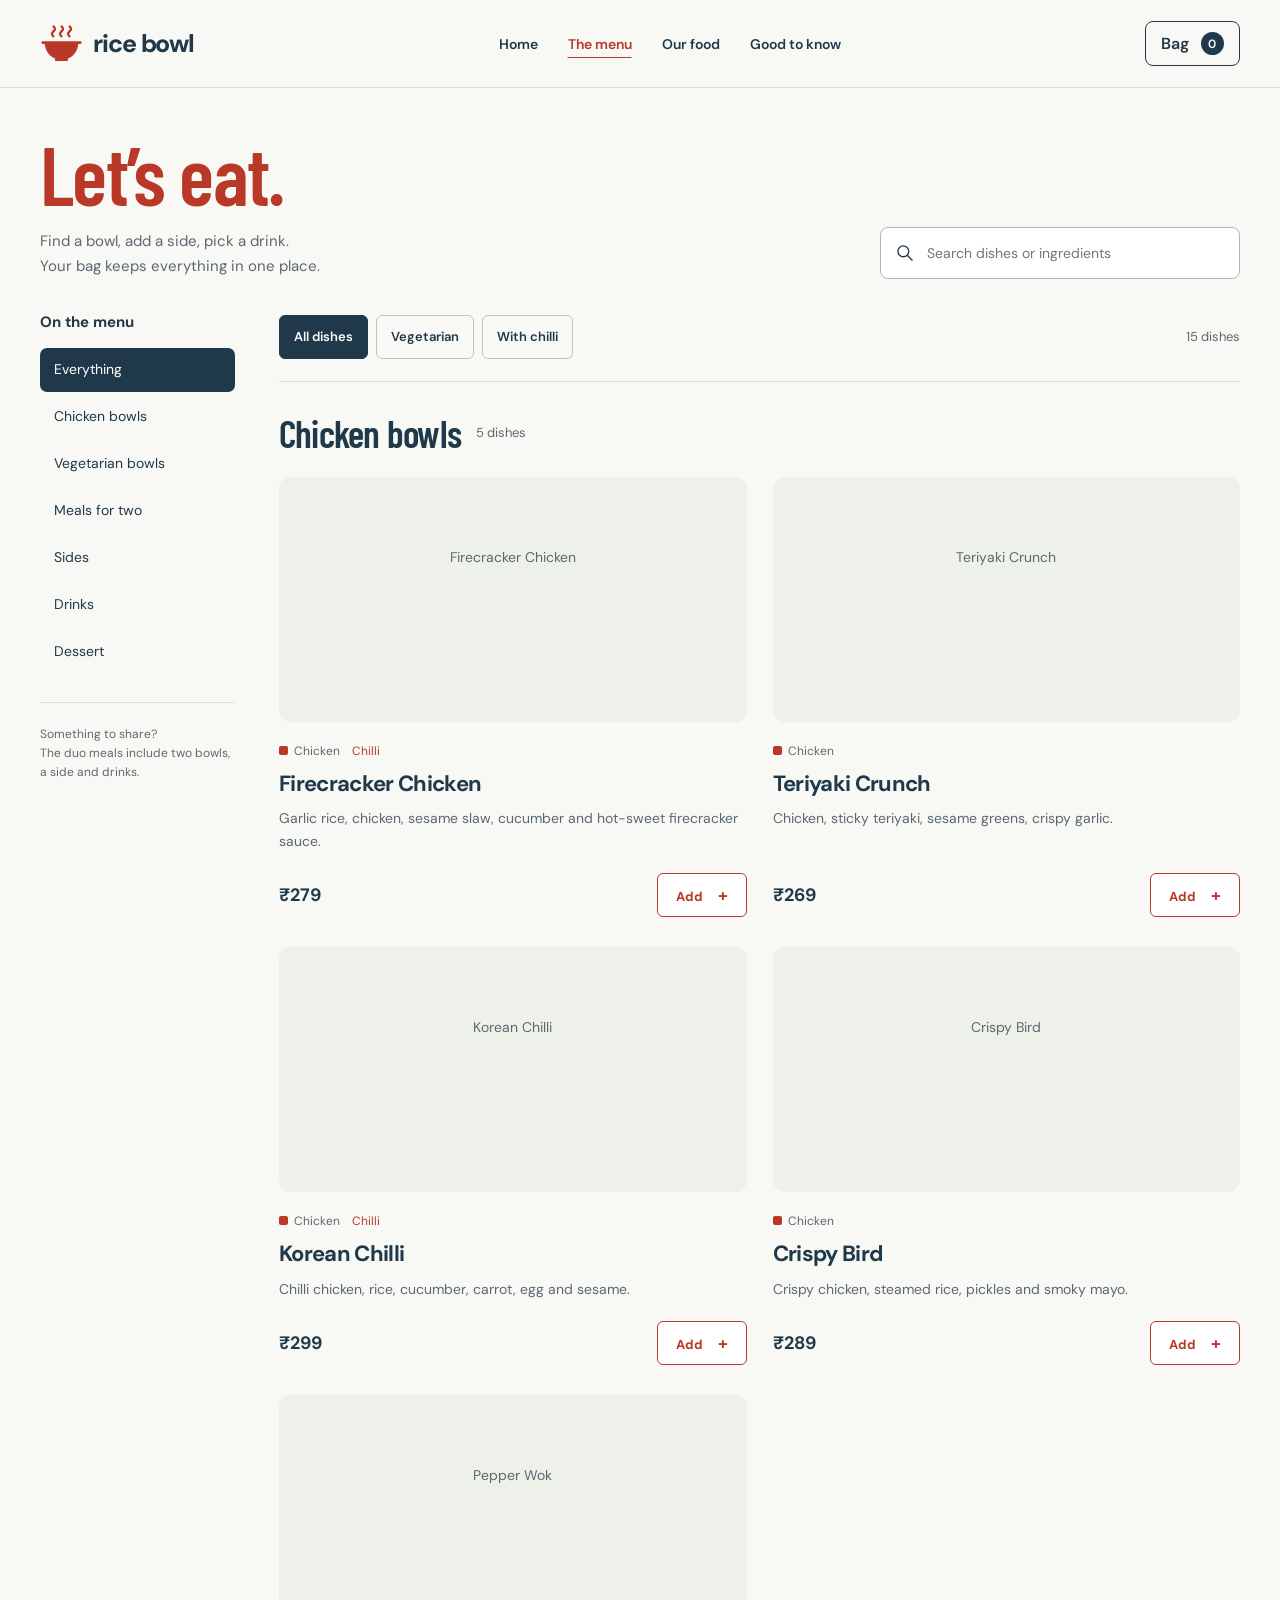
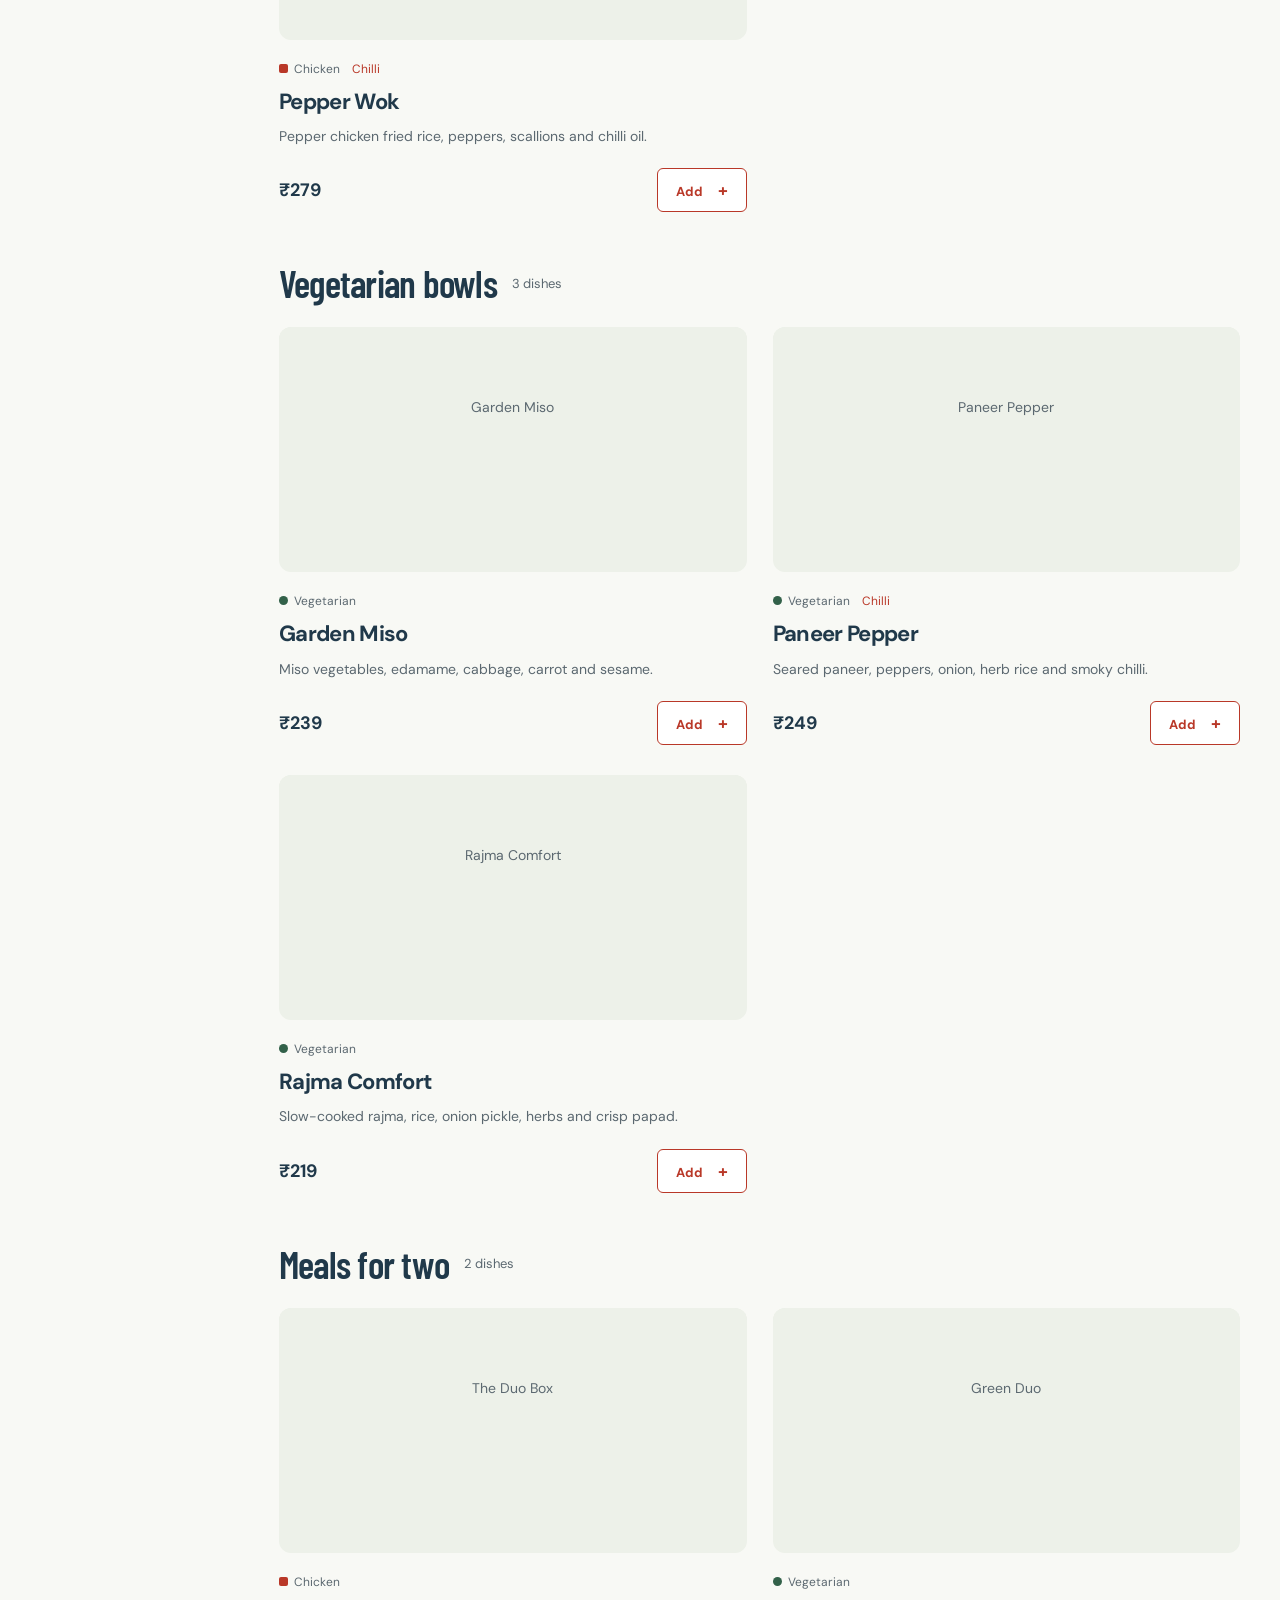
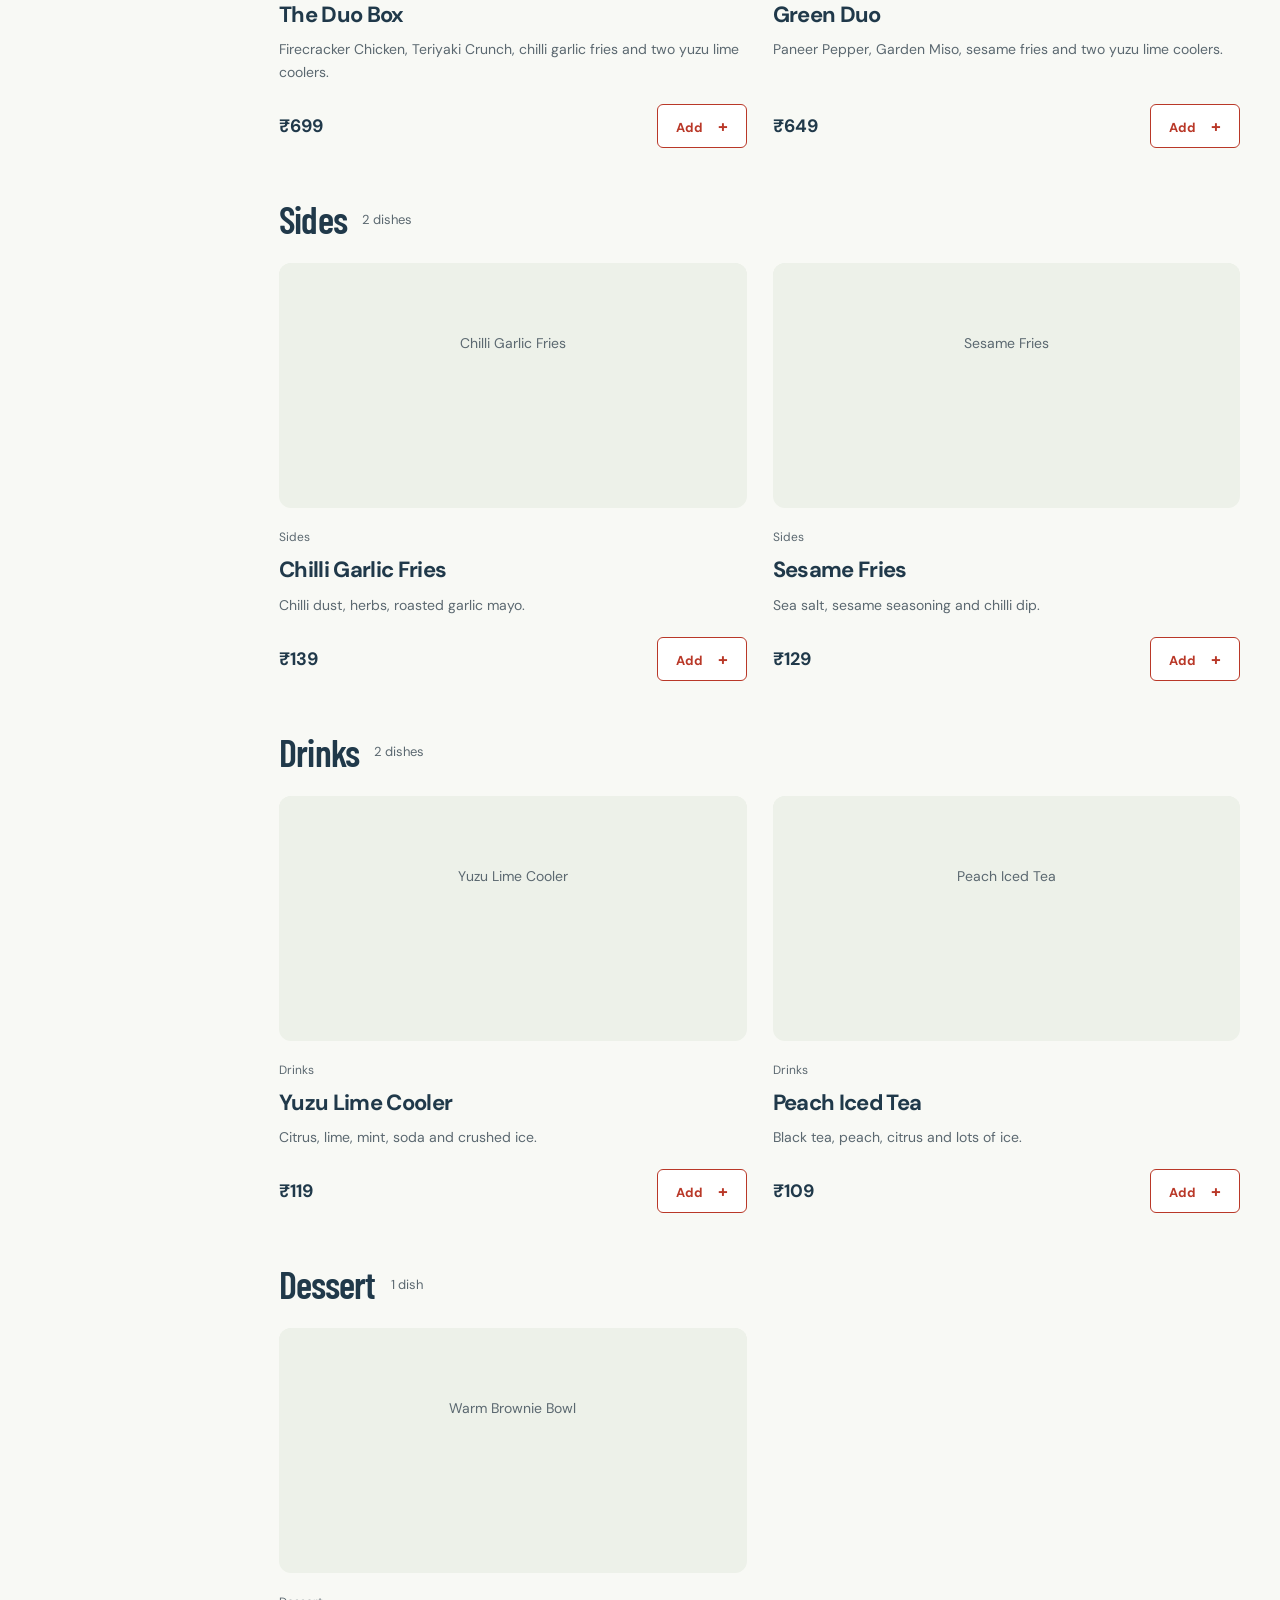
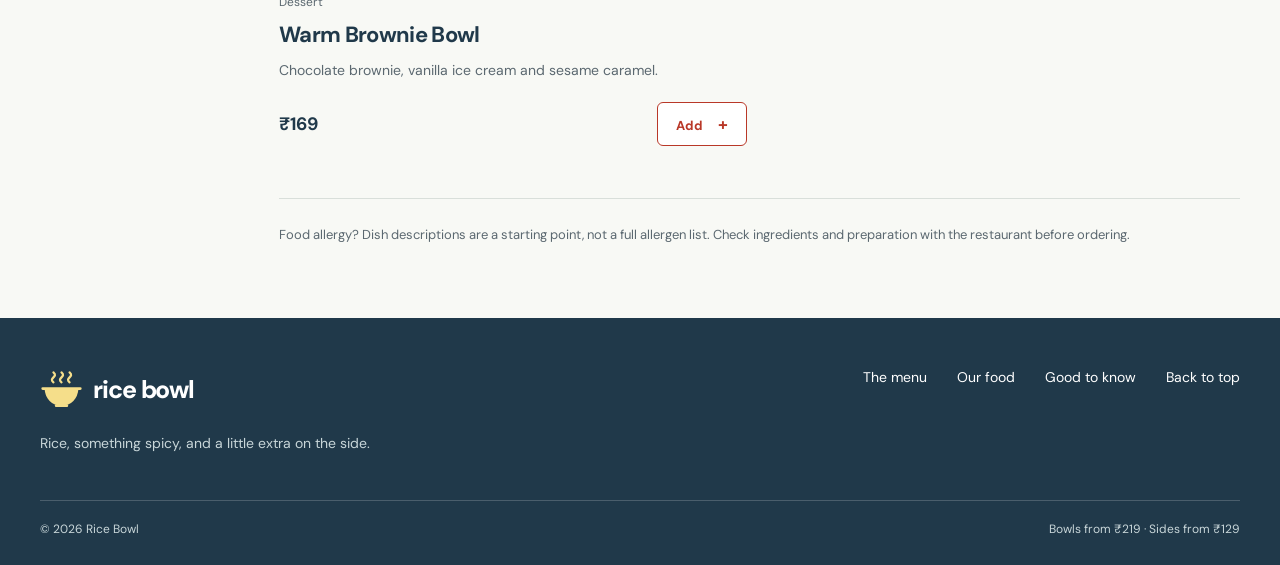
==== menu-standalone.html @ d0ec221b "feat: publish Rice Bowl restaurant MVP" ====
<!DOCTYPE html>
<html lang="en"><head><meta charset="utf-8"><meta name="viewport" content="width=device-width, initial-scale=1"><meta name="theme-color" content="#f8f9f5">
<title>The menu | Rice Bowl</title><meta name="description" content="Browse rice bowls from ₹219, meals for two, sides, drinks and dessert. Search ingredients and save your favourites in a bag.">
<link rel="icon" href="data:image/svg+xml,%3Csvg xmlns='http://www.w3.org/2000/svg' viewBox='0 0 40 40'%3E%3Cpath fill='%23b93828' d='M3 15h34c-1 13-8 21-17 21S4 28 3 15Z'/%3E%3C/svg%3E">
<link rel="preconnect" href="https://fonts.googleapis.com"><link rel="preconnect" href="https://fonts.gstatic.com" crossorigin><link rel="preconnect" href="https://images.pexels.com">
<link href="https://fonts.googleapis.com/css2?family=Barlow+Condensed:wght@500;600;700&amp;family=DM+Sans:wght@400;500;600;700;800&amp;display=swap" rel="stylesheet">
<style>:root{--paper:#f8f9f5;--white:#fff;--ink:#20394a;--muted:#5b6870;--red:#b93828;--red-dark:#92291c;--green:#326149;--line:#d9dfda;--yellow:#f5de8a;--pale:#edf1e9;--radius:14px;font-family:'DM Sans',system-ui,sans-serif;color:var(--ink);background:var(--paper);font-synthesis:none}
*{box-sizing:border-box}html{scroll-behavior:smooth;scroll-padding-top:108px}body{margin:0}body.modal-open{overflow:hidden}button,input,select,textarea{font:inherit}button,a,input,select,summary,textarea{-webkit-tap-highlight-color:transparent}button,a,summary{touch-action:manipulation}button{cursor:pointer}button:disabled{opacity:.5;cursor:not-allowed}a{color:inherit;text-decoration:none}img{display:block;width:100%;height:100%;object-fit:cover}button{color:inherit}h1,h2,h3,p{margin:0}p{line-height:1.65}h1,h2,.display{font-family:'Barlow Condensed','Arial Narrow',Impact,sans-serif;font-weight:600;letter-spacing:-.02em;line-height:1}h1{font-size:clamp(64px,7.5vw,112px)}h2{font-size:clamp(42px,4.6vw,66px)}h3{font-size:21px;line-height:1.25;letter-spacing:-.03em}button{border:0}a,button{transition:background-color .18s,color .18s}a:hover{color:var(--red)}:focus-visible{outline:3px solid #2869af;outline-offset:5px}[hidden]{display:none!important}.shell{width:min(1240px,calc(100% - 80px));margin-inline:auto}.section{padding-block:84px}.muted{color:var(--muted)}.skip{position:fixed;top:-80px;left:20px;z-index:100;background:white;padding:14px}.skip:focus{top:8px}.sr-only{position:absolute;width:1px;height:1px;padding:0;overflow:hidden;clip:rect(0,0,0,0);white-space:nowrap;border:0}
.site-header{height:88px;background:var(--paper);position:sticky;top:0;z-index:30;border-bottom:1px solid var(--line)}.header-inner{display:flex;align-items:center;height:100%;gap:36px}.brand{display:inline-flex;align-items:center;gap:10px;font-size:25px;font-weight:800;letter-spacing:-1.1px;white-space:nowrap}.brand svg{width:43px;height:43px;color:var(--red)}.desktop-nav{display:flex;gap:30px;margin:auto;font-size:14px;font-weight:600}.desktop-nav a{padding-block:10px}.desktop-nav [aria-current=page]{color:var(--red);text-decoration:underline;text-underline-offset:8px}.bag-button{display:flex;align-items:center;gap:12px;border:1px solid var(--ink);background:transparent;padding:10px 15px;border-radius:8px;font-weight:600;min-height:44px;white-space:nowrap}.bag-button:hover{background:var(--pale)}.bag-count{background:var(--ink);color:white;border-radius:50%;min-width:23px;height:23px;display:grid;place-items:center;font-size:12px}.nav-toggle{display:none;background:transparent;border:1px solid var(--line);border-radius:8px;min-height:44px;padding:10px}.mobile-nav{position:absolute;left:0;right:0;top:100%;padding:12px 24px 24px;background:var(--paper);border-bottom:1px solid var(--line);box-shadow:0 14px 20px #20394a12}.mobile-nav a{display:block;padding:15px;border-bottom:1px solid var(--line);font-size:20px}.btn{display:inline-flex;align-items:center;justify-content:center;gap:14px;background:var(--red);color:white;padding:15px 23px;min-height:50px;border-radius:7px;font-size:14px;font-weight:700}.btn:hover{background:var(--red-dark);color:white}.btn.secondary{background:transparent;color:var(--ink);border:1px solid var(--line)}.btn.secondary:hover{background:var(--pale)}.text-link{font-weight:600;text-decoration:underline;text-underline-offset:5px;font-size:14px}.actions{display:flex;align-items:center;flex-wrap:wrap;gap:24px}
.hero{display:grid;grid-template-columns:.94fr 1.06fr;gap:65px;padding-block:52px 62px;align-items:center}.hero-copy{padding-block:20px}.hero-copy h1{color:var(--red);max-width:560px}.hero-copy>p{font-size:17px;color:var(--muted);max-width:400px;margin:25px 0 30px}.hero-note{margin-top:44px!important;font-size:13px!important;display:flex;align-items:center;gap:10px}.hero-note:before{content:'';width:24px;height:1px;background:var(--red)}.hero-image{position:relative;min-width:0;height:560px;border-radius:180px 180px 12px 12px;overflow:hidden;background:var(--pale)}.hero-image img{object-position:center 56%}.image-credit{position:absolute;bottom:0;inset-inline:0;background:linear-gradient(transparent,#12222ac9);color:white;padding:65px 24px 22px;display:flex;justify-content:space-between;align-items:end;gap:12px;font-size:14px}.image-credit small{display:block;font-size:12px;opacity:.85;margin-top:4px}.image-credit strong{font-size:24px}.hero-image .image-fallback{height:100%}
.finder{border-block:1px solid var(--line);background:#edf1e9;padding-block:32px}.finder-inner{display:grid;grid-template-columns:.9fr 1.1fr;gap:64px;align-items:center}.finder h2{font-size:35px;margin-bottom:16px}.choices{display:flex;gap:8px;flex-wrap:wrap}.choice,.filter{background:transparent;border:1px solid #bac8bc;border-radius:6px;padding:10px 14px;min-height:44px;font-size:13px;font-weight:600}.choice[aria-pressed=true],.filter[aria-pressed=true]{background:var(--ink);color:white;border-color:var(--ink)}.choice:hover,.filter:hover{border-color:var(--ink)}.finder-result{display:grid;grid-template-columns:90px 1fr auto;gap:20px;align-items:center}.finder-result img{width:90px;height:90px;border-radius:50%}.finder-result h3{font-size:20px;margin-bottom:6px}.finder-result p{font-size:13px;color:var(--muted);max-width:330px}.finder-result a{padding:12px 0;font-size:14px;font-weight:700;white-space:nowrap;text-decoration:underline;text-underline-offset:5px}
.section-heading{display:flex;justify-content:space-between;align-items:end;gap:30px;margin-bottom:32px}.section-heading p{color:var(--muted);max-width:380px;margin-top:14px}.product-grid{display:grid;grid-template-columns:repeat(3,minmax(0,1fr));gap:26px}.product{min-width:0;display:flex;flex-direction:column}.product-photo{height:260px;border-radius:12px;overflow:hidden;background:var(--pale)}.product-photo img{transition:transform .25s}.product-photo:hover img{transform:scale(1.025)}.product-body{padding-block:20px;flex:1;display:flex;flex-direction:column}.product-meta{display:flex;gap:12px;align-items:center;color:var(--muted);font-size:12px;margin-bottom:10px;min-height:18px}.diet:before{content:'';display:inline-block;width:9px;height:9px;background:var(--green);margin-right:6px;border-radius:50%}.diet.chicken:before{background:var(--red);border-radius:2px}.heat{color:var(--red)}.product h3{font-size:22px}.product p{font-size:14px;color:var(--muted);margin:10px 0 20px}.product-bottom{display:flex;align-items:center;justify-content:space-between;gap:10px;margin-top:auto}.price{font-weight:700;font-size:18px}.add{min-height:44px;min-width:90px;background:var(--white);border:1px solid var(--red);color:var(--red);border-radius:6px;padding:10px 16px;font-size:13px;font-weight:700}.add:hover{background:var(--red);color:white}.add span{margin-left:12px;font-size:17px}
.kitchen{display:grid;grid-template-columns:1fr 1fr;background:var(--ink);color:white;min-height:490px}.kitchen-image{min-height:490px}.kitchen-copy{padding:65px clamp(30px,6vw,90px);align-self:center}.kitchen-copy>p{color:#d4dedc;margin-top:24px;font-size:16px;max-width:440px}.kitchen-list{display:grid;grid-template-columns:1fr 1fr;gap:24px;margin-top:32px;padding-top:25px;border-top:1px solid #ffffff30}.kitchen-list h3{font-size:16px;margin-bottom:8px}.kitchen-list p{font-size:13px;color:#d4dedc}.sauce-grid{display:grid;grid-template-columns:repeat(3,1fr);gap:38px}.sauce{padding-top:25px;border-top:3px solid var(--line)}.sauce:nth-child(1){border-color:#934a2c}.sauce:nth-child(2){border-color:var(--red)}.sauce:nth-child(3){border-color:var(--green)}.sauce h3{font-size:24px}.sauce p{color:var(--muted);font-size:14px;margin-block:14px}.sauce .text-link{display:inline-block;padding-block:8px}.share-section{background:var(--yellow);border-radius:14px;display:grid;grid-template-columns:1.1fr .9fr;overflow:hidden;min-height:380px}.share-copy{padding:50px;align-self:center}.share-copy p{margin:20px 0 26px;max-width:390px}.share-section img{min-height:380px}.faq-layout{display:grid;grid-template-columns:.75fr 1.25fr;gap:70px}.faq-intro p{color:var(--muted);margin-top:20px;max-width:300px}.faq-list details{border-bottom:1px solid var(--line)}.faq-list details:first-child{border-top:1px solid var(--line)}.faq-list summary{list-style:none;cursor:pointer;padding:24px 35px 24px 0;position:relative;font-weight:600;line-height:1.5}.faq-list summary::-webkit-details-marker{display:none}.faq-list summary:after{content:'+';position:absolute;right:4px;font-size:24px;font-weight:400;top:18px}.faq-list details[open] summary:after{content:'−'}.faq-list details p{color:var(--muted);font-size:14px;padding-bottom:24px;max-width:600px}.visit-note{padding:28px;background:var(--pale);border-radius:10px;margin-top:26px}.visit-note h3{font-size:18px}.visit-note p{font-size:14px;margin:10px 0 16px}.site-footer{background:var(--ink);color:white;padding:50px 0 28px}.footer-top{display:flex;justify-content:space-between;align-items:start;gap:30px}.site-footer .brand svg{color:var(--yellow)}.site-footer p{color:#c8d6d9;font-size:14px;margin-top:16px}.footer-links{display:flex;gap:30px;font-size:14px;flex-wrap:wrap}.site-footer a:hover{color:var(--yellow)}.footer-bottom{margin-top:45px;border-top:1px solid #ffffff30;padding-top:20px;display:flex;justify-content:space-between;gap:20px;font-size:12px;color:#c8d6d9}
.menu-intro{padding-block:44px 36px;display:flex;justify-content:space-between;gap:50px;align-items:end}.menu-intro h1{font-size:82px;color:var(--red)}.menu-intro p{color:var(--muted);margin-top:15px;font-size:15px;max-width:460px}.search-box{display:flex;align-items:center;border:1px solid #aab7b5;background:white;border-radius:8px;padding:0 14px;width:min(360px,100%);height:52px;gap:10px}.search-box:focus-within{outline:2px solid #2869af;outline-offset:3px}.search-box input{border:0;background:transparent;width:100%;min-width:0;outline:none;color:var(--ink);font-size:14px}.search-box svg{width:20px;height:20px;flex-shrink:0}.clear-search{background:transparent;font-size:23px;width:35px;min-height:44px}.menu-layout{display:grid;grid-template-columns:195px minmax(0,1fr);gap:44px;padding-bottom:72px}.menu-sidebar{align-self:start;position:sticky;top:115px}.menu-sidebar h2{font-family:inherit;font-size:15px;letter-spacing:0;font-weight:700;margin-bottom:18px}.category-links{display:grid;gap:3px}.category-links a{padding:12px 14px;font-size:14px;border-radius:7px;min-height:44px}.category-links a[aria-current=true]{background:var(--ink);color:white}.category-links a:not([aria-current=true]):hover{background:var(--pale)}.sidebar-note{font-size:12px;color:var(--muted);line-height:1.6;margin-top:28px;padding-top:22px;border-top:1px solid var(--line)}.menu-toolbar{display:flex;align-items:center;justify-content:space-between;gap:16px;padding:0 0 22px;border-bottom:1px solid var(--line);margin-bottom:32px;flex-wrap:wrap}.filter-group{display:flex;gap:8px;flex-wrap:wrap}.result-count{font-size:13px;color:var(--muted)}.mobile-category{display:none}.menu-group{scroll-margin-top:110px;margin-bottom:52px}.menu-group-heading{display:flex;align-items:center;gap:15px;margin-bottom:25px}.menu-group h2{font-size:38px}.menu-group-heading span{font-size:13px;color:var(--muted)}.menu-products{grid-template-columns:repeat(2,minmax(0,1fr));gap:30px 26px}.menu-products .product-photo{height:245px}.menu-products .product-body{padding-bottom:0}.empty-results{text-align:center;padding:65px 20px;border:1px dashed var(--line);border-radius:12px}.empty-results h2{font-size:38px}.empty-results p{margin:15px 0 22px;color:var(--muted)}.allergy-note{border-top:1px solid var(--line);padding-top:25px;font-size:13px;color:var(--muted);line-height:1.7}.image-fallback{display:flex;align-items:center;justify-content:center;min-height:160px;background:var(--pale);color:var(--muted);padding:24px;text-align:center;font-size:14px}
.bag-dialog{margin:0 0 0 auto;padding:0;border:0;max-height:100dvh;height:100dvh;width:min(470px,100%);max-width:100%;background:var(--paper);color:var(--ink)}.bag-dialog::backdrop{background:#10263680}.bag-shell{height:100%;display:flex;flex-direction:column}.bag-head{padding:25px;display:flex;align-items:center;justify-content:space-between;border-bottom:1px solid var(--line);flex-shrink:0}.bag-head h2{font-size:36px}.icon-button{width:44px;height:44px;background:transparent;border:1px solid var(--line);border-radius:50%;font-size:25px}.bag-content{overflow-y:auto;padding:0 25px;flex:1;min-height:0}.bag-empty{text-align:center;padding:70px 10px}.bag-empty h3{font-size:24px}.bag-empty p{color:var(--muted);font-size:14px;margin:14px 0 22px}.bag-line{padding:22px 0;border-bottom:1px solid var(--line);display:grid;grid-template-columns:1fr auto;gap:16px}.bag-line h3{font-size:17px}.bag-line p{font-size:13px;color:var(--muted);margin-top:6px}.quantity{display:flex;align-items:center;gap:12px}.quantity button{width:44px;height:44px;border:1px solid var(--line);border-radius:6px;background:white;font-size:20px}.quantity output{min-width:18px;text-align:center;font-weight:700}.bag-footer{padding:22px 25px max(24px,env(safe-area-inset-bottom));border-top:1px solid var(--line);flex-shrink:0}.subtotal{display:flex;justify-content:space-between;font-size:17px;margin-bottom:16px}.bag-footer .btn{width:100%}.bag-footer p{font-size:12px;color:var(--muted);margin-top:12px;line-height:1.5}.bag-footer .text-link{display:block;text-align:center;background:transparent;margin:12px auto 0;min-height:32px;font-size:12px}.saved-summary{margin-top:15px}.saved-summary label{font-size:13px}.saved-summary textarea{width:100%;height:135px;margin-top:8px;border:1px solid var(--line);padding:12px;border-radius:6px;font-size:12px}.toast{position:fixed;bottom:25px;left:50%;transform:translateX(-50%);z-index:45;background:var(--ink);color:white;padding:14px 22px;border-radius:8px;box-shadow:0 5px 20px #0002;font-size:14px;max-width:calc(100% - 32px);width:max-content;pointer-events:none}.floating-bag{display:none}.noscript{padding:18px;background:var(--yellow);text-align:center;font-size:14px}
@media(min-width:901px){.mobile-nav{display:none!important}}
@media(max-width:1100px){.shell{width:calc(100% - 48px)}.hero{gap:35px}.hero-image{height:500px}.desktop-nav{gap:22px}.finder-inner{gap:28px}.finder-result{grid-template-columns:70px 1fr;gap:14px}.finder-result img{width:70px;height:70px;grid-row:span 2}.finder-result a{grid-column:2;padding:0}.menu-layout{grid-template-columns:170px minmax(0,1fr);gap:28px}.product-photo{height:220px}}
@media(max-width:900px){.site-header{height:76px}.header-inner{gap:12px}.desktop-nav{display:none}.bag-button{margin-left:auto}.nav-toggle{display:block}.hero{gap:28px;padding-top:38px}.hero h1{font-size:76px}.hero-copy>p{font-size:15px}.hero-image{height:470px;border-radius:140px 140px 10px 10px}.finder-inner{grid-template-columns:1fr 1fr;gap:25px}.finder h2{font-size:29px}.choice{padding:9px 11px}.product-grid{gap:18px}.product h3{font-size:19px}.product p{font-size:13px}.product-photo{height:190px}.kitchen-copy{padding:38px 28px}.kitchen,.kitchen-image{min-height:460px}.kitchen-list{grid-template-columns:1fr}.sauce-grid{gap:22px}.share-copy{padding:35px}.faq-layout{gap:35px}.menu-intro{gap:30px}.menu-intro h1{font-size:68px}.menu-layout{display:block}.menu-sidebar{display:none}.mobile-category{display:flex;align-items:center;gap:12px;margin-bottom:22px;position:sticky;top:76px;z-index:15;background:var(--paper);padding-block:12px;border-bottom:1px solid var(--line)}.mobile-category label{font-weight:600;font-size:14px}.mobile-category select{flex:1;min-width:0;background:white;border:1px solid #aab7b5;border-radius:6px;padding:12px;color:var(--ink);min-height:46px}.menu-products .product-photo{height:260px}.menu-toolbar{margin-top:6px}.menu-group{scroll-margin-top:160px}.footer-links{gap:20px}}
@media(max-width:640px){html{scroll-padding-top:90px}.shell{width:calc(100% - 36px)}.section{padding-block:56px}.site-header{height:70px}.brand{font-size:21px;gap:7px}.brand svg{width:34px;height:34px}.bag-button{padding:8px 10px;gap:7px;font-size:12px}.nav-toggle{font-size:12px;padding-inline:10px}.header-inner{gap:8px}.hero{grid-template-columns:1fr;padding-block:30px 36px;gap:26px}.hero-copy{padding:0}.hero h1{font-size:76px;max-width:390px}.hero-copy>p{font-size:15px;margin:20px 0 24px;max-width:360px}.hero-note{margin-top:22px!important;margin-bottom:0!important}.hero-image{height:390px;border-radius:130px 130px 10px 10px}.image-credit{padding:50px 20px 20px}.finder{padding-block:28px}.finder-inner{grid-template-columns:1fr;gap:24px}.finder h2{font-size:31px}.finder-result{grid-template-columns:75px 1fr auto;gap:12px}.finder-result img{width:75px;height:75px;grid-row:auto}.finder-result h3{font-size:17px}.finder-result p{font-size:12px}.finder-result a{grid-column:auto;font-size:12px;white-space:normal;max-width:55px;line-height:1.5}.section-heading{align-items:start;gap:18px}.section-heading h2{font-size:43px}.section-heading>a{font-size:12px;white-space:nowrap;margin-top:12px}.section-heading p{font-size:14px}.product-grid{grid-template-columns:1fr;gap:28px}.product-photo{height:280px}.product h3{font-size:23px}.product p{font-size:14px}.product-body{padding-bottom:0}.kitchen{grid-template-columns:1fr}.kitchen-image{height:320px;min-height:0}.kitchen-copy{padding:38px 24px}.kitchen-copy h2{font-size:46px}.kitchen-list{grid-template-columns:1fr 1fr;gap:18px}.sauce-grid{grid-template-columns:1fr;gap:24px}.sauce{padding-top:20px}.sauce p{margin-block:10px}.share-section{grid-template-columns:1fr}.share-copy{padding:32px 24px}.share-copy h2{font-size:45px}.share-section img{height:270px;min-height:0}.faq-layout{grid-template-columns:1fr;gap:30px}.faq-intro p{max-width:none}.faq-list summary{font-size:15px;padding-block:21px}.footer-top{display:block}.footer-links{margin-top:30px;gap:18px 25px}.footer-bottom{flex-direction:column;gap:10px}.site-footer{padding-block:38px 28px}.menu-intro{display:block;padding:32px 0 20px}.menu-intro h1{font-size:68px}.menu-intro p{font-size:14px;margin-top:12px}.search-box{width:100%;margin-top:24px}.mobile-category{top:70px;margin-bottom:14px}.menu-toolbar{gap:16px;margin-bottom:24px}.filter{padding-inline:12px}.menu-group{margin-bottom:40px}.menu-group h2{font-size:35px}.menu-products{grid-template-columns:1fr;gap:28px}.menu-products .product{display:grid;grid-template-columns:112px minmax(0,1fr);gap:16px;padding-bottom:24px;border-bottom:1px solid var(--line)}.menu-products .product-photo{height:125px;border-radius:9px}.menu-products .product-body{padding:0}.menu-products .product h3{font-size:19px}.menu-products .product p{font-size:13px;margin:8px 0 14px}.menu-products .product-meta{font-size:11px;gap:8px;margin-bottom:6px}.menu-products .price{font-size:16px}.menu-products .add{min-width:78px;padding:9px 12px}.menu-products .add span{margin-left:6px}.menu-layout{padding-bottom:42px}.floating-bag:not([hidden]){position:fixed;display:flex;justify-content:space-between;align-items:center;bottom:max(12px,env(safe-area-inset-bottom));left:18px;right:18px;z-index:25;background:var(--ink);color:white;border-radius:9px;padding:17px 20px;box-shadow:0 5px 25px #20394a30;font-size:14px}.has-bag .site-footer{padding-bottom:100px}.has-bag .toast{bottom:86px}.bag-line{gap:10px}.quantity{gap:8px}.quantity button{width:40px}.bag-content,.bag-head,.bag-footer{padding-inline:20px}.bag-footer{padding-top:16px;padding-bottom:20px}}
@media(max-width:360px){.shell{width:calc(100% - 28px)}.brand{font-size:18px}.brand svg{width:30px}.header-inner{gap:6px}.hero h1{font-size:65px}.hero-image{height:340px}.actions{gap:16px}.finder-result{grid-template-columns:65px 1fr}.finder-result img{width:65px;height:65px;grid-row:span 2}.finder-result a{grid-column:2;max-width:none}.menu-products .product{grid-template-columns:92px minmax(0,1fr);gap:12px}.menu-products .product-photo{height:108px}.product-bottom{gap:6px}.kitchen-list{grid-template-columns:1fr}}
.desktop-nav [aria-current],.mobile-nav [aria-current]{color:var(--red);text-decoration:underline;text-underline-offset:8px}
/* The opening bowl is the main flourish; interaction motion stays brief. */
:root{--ease-out:cubic-bezier(.22,1,.36,1)}
.intro-pending{overflow:hidden}.page-loader{position:fixed;inset:0;z-index:200;background:var(--ink);color:var(--paper);display:grid;place-items:center;opacity:1;transition:opacity .24s ease,visibility .24s ease}.page-loader.loader-leaving{opacity:0;visibility:hidden;pointer-events:none}.loader-lockup{text-align:center;padding:30px}.loader-bowl{width:210px;height:190px;overflow:visible}.loader-name{font-family:'Barlow Condensed','Arial Narrow',Impact,sans-serif;font-size:48px;line-height:1.1;font-weight:600;letter-spacing:-1px;margin-top:8px}.loader-caption{font-size:13px;color:#d4dedc;margin-top:12px}.loader-skip{position:absolute;bottom:max(30px,env(safe-area-inset-bottom));left:50%;transform:translateX(-50%);color:#d4dedc;background:transparent;border:1px solid #ffffff40;padding:11px 20px;min-height:44px;border-radius:6px;font-size:12px}.loader-skip:hover{background:#ffffff12;color:white}.loader-dish{transform-origin:110px 164px;animation:bowl-arrive .7s var(--ease-out) both}.loader-rice{transform-origin:110px 110px;animation:rice-rise .65s .12s var(--ease-out) both}.rice-grain{animation:grain-drop .42s calc(.22s + var(--grain)*.07s) var(--ease-out) both}.loader-garnish{animation:grain-drop .5s .62s var(--ease-out) both}.loader-steam path{animation:steam-rise 1.35s ease-in-out infinite}.loader-steam path:nth-child(2){animation-delay:.15s}.loader-steam path:nth-child(3){animation-delay:.3s}.bowl-shadow{transform-origin:center;animation:shadow-arrive .7s var(--ease-out) both}
@keyframes bowl-arrive{from{opacity:0;transform:translateY(16px) rotate(-7deg)}to{opacity:1;transform:none}}@keyframes rice-rise{from{opacity:0;transform:translateY(16px) scale(.8)}to{opacity:1;transform:none}}@keyframes grain-drop{from{opacity:0;transform:translateY(-20px)}to{opacity:1;transform:none}}@keyframes steam-rise{0%,100%{opacity:.2;transform:translateY(3px)}50%{opacity:.85;transform:translateY(-5px)}}@keyframes shadow-arrive{from{opacity:0;transform:scaleX(.7)}to{opacity:.3;transform:scaleX(1)}}
.intro-pending .hero-copy>*,.intro-pending .hero-image,.intro-pending .menu-intro>*{opacity:0}.page-ready .hero-copy>*{animation:content-enter .7s var(--ease-out) both}.page-ready .hero-copy>:nth-child(2){animation-delay:.08s}.page-ready .hero-copy>:nth-child(3){animation-delay:.16s}.page-ready .hero-copy>:nth-child(4){animation-delay:.22s}.page-ready .hero-image{animation:photo-enter .9s .1s var(--ease-out) both}.page-ready .menu-intro>*{animation:content-enter .6s var(--ease-out) both}.page-ready .menu-intro>:nth-child(2){animation-delay:.1s}
@keyframes content-enter{from{opacity:0;transform:translateY(16px)}to{opacity:1;transform:none}}@keyframes photo-enter{from{opacity:0;transform:translateY(12px) scale(.985)}to{opacity:1;transform:none}}
.btn,.add,.choice,.filter,.bag-button,.quantity button{transition:background-color .18s,color .18s,transform .2s var(--ease-out),box-shadow .2s}.btn:active,.add:active,.choice:active,.filter:active,.bag-button:active,.quantity button:active{transform:scale(.96)}.product-photo img{transition:transform .55s var(--ease-out)}.product-photo:hover img{transform:scale(1.045)}.desktop-nav a{position:relative}.desktop-nav a:after{content:'';position:absolute;left:0;bottom:4px;height:2px;width:100%;background:currentColor;transform:scaleX(0);transform-origin:left;transition:transform .24s var(--ease-out)}.desktop-nav a:hover:after{transform:scaleX(1)}
.mobile-nav:not([hidden]){animation:content-enter .24s var(--ease-out) both}.bag-dialog[open]{animation:bag-enter .34s var(--ease-out) both}.bag-dialog[open]::backdrop{animation:backdrop-enter .25s ease both}.bag-dialog[open].bag-closing{animation:bag-exit .18s ease-in both}.bag-dialog[open].bag-closing::backdrop{animation:backdrop-exit .18s ease-in both}.toast:not([hidden]){animation:toast-enter .24s var(--ease-out) both}.faq-list details[open] p{animation:content-enter .26s var(--ease-out) both}.saved-summary:not([hidden]){animation:content-enter .24s var(--ease-out) both}
@keyframes bag-enter{from{opacity:.6;transform:translateX(38px)}to{opacity:1;transform:none}}@keyframes bag-exit{from{opacity:1;transform:none}to{opacity:0;transform:translateX(24px)}}@keyframes backdrop-enter{from{background:#10263600}to{background:#10263680}}@keyframes backdrop-exit{from{background:#10263680}to{background:#10263600}}@keyframes toast-enter{from{opacity:0;transform:translate(-50%,8px)}to{opacity:1;transform:translate(-50%,0)}}
@media(hover:hover) and (pointer:fine){.btn:hover{transform:translateY(-2px);box-shadow:0 5px 12px #92291c20}.btn:active{transform:translateY(0) scale(.97)}}
@media(prefers-reduced-motion:reduce){html{scroll-behavior:auto}.page-loader{display:none!important}.intro-pending .hero-copy>*,.intro-pending .hero-image,.intro-pending .menu-intro>*{opacity:1}.btn:hover,.product-photo:hover img{transform:none}*,*:before,*:after{transition:none!important;animation:none!important}}
</style></head><body id="top" class="menu-page">
<div class="page-loader" id="page-loader" hidden>
      <div class="loader-lockup"><svg class="loader-bowl" viewBox="0 0 220 190" fill="none" aria-hidden="true">
        <ellipse class="bowl-shadow" cx="110" cy="166" rx="62" ry="7" fill="#102736" opacity=".3"/>
        <g class="loader-steam" stroke="#c9d6d1" stroke-width="3" stroke-linecap="round"><path d="M86 54c-12-15 12-18 0-34"/><path d="M110 48c-12-15 12-18 0-34"/><path d="M134 54c-12-15 12-18 0-34"/></g>
        <path class="loader-rice" d="M48 107c0-33 26-49 62-49s62 16 62 49Z" fill="#fffdf3"/>
        <g stroke="#d4c8a5" stroke-width="3" stroke-linecap="round"><path class="rice-grain" style="--grain:0" d="m70 89 8-4"/><path class="rice-grain" style="--grain:1" d="m92 77 8 3"/><path class="rice-grain" style="--grain:2" d="m119 77 7-4"/><path class="rice-grain" style="--grain:3" d="m143 91 7 3"/><path class="rice-grain" style="--grain:4" d="m104 96 7-3"/></g>
        <g class="loader-garnish" stroke="#537653" stroke-width="5" stroke-linecap="round"><path d="m103 66 8 3"/><path d="m128 85 7-3"/></g>
        <g class="loader-dish"><path d="M39 103h142c-4 36-27 60-71 60s-67-24-71-60Z" fill="#c94934"/><path d="M48 121c9 25 29 36 62 36s53-11 62-36c-12 17-32 24-62 24s-50-7-62-24Z" fill="#ac3224"/><path d="M37 103h146" stroke="#f6d995" stroke-width="7" stroke-linecap="round"/><path d="M86 164h48" stroke="#c94934" stroke-width="6" stroke-linecap="round"/><path d="M57 116c3 9 7 14 12 18" stroke="#e47860" stroke-width="5" stroke-linecap="round"/></g>
      </svg><p class="loader-name">rice bowl</p><p class="loader-caption" role="status">Opening the menu</p></div>
      <button class="loader-skip" type="button">Skip intro</button>
    </div><div id="site-content"><script>(() => {
  const loader = document.getElementById('page-loader');
  const content = document.getElementById('site-content');
  const reduced = matchMedia('(prefers-reduced-motion: reduce)');
  let done = false;
  function finish() {
    if(done) return;
    done = true;
    content.inert = false;
    document.documentElement.classList.remove('intro-pending');
    document.documentElement.classList.add('page-ready');
    loader.classList.add('loader-leaving');
    loader.setAttribute('aria-hidden', 'true');
    loader.querySelector('button').disabled = true;
    if(loader.contains(document.activeElement)) content.querySelector('a')?.focus();
    setTimeout(() => {loader.hidden = true;}, reduced.matches ? 0 : 260);
  }
  window.riceBowlIntro = {started: performance.now(), finish};
  if(reduced.matches) {finish();return;}
  content.inert = true;
  loader.hidden = false;
  document.documentElement.classList.add('intro-pending');
  loader.querySelector('button').addEventListener('click', finish);
  document.addEventListener('keydown', event => {if(event.key === 'Escape') finish();});
  reduced.addEventListener('change', event => {if(event.matches) finish();});
  // Independent failsafe: a failed image, font or main script cannot trap the visitor.
  setTimeout(finish, 2200);
  window.addEventListener('pageshow', event => {if(event.persisted) finish();});
})();</script>
<a class="skip" href="#main">Skip to content</a>
    <header class="site-header"><div class="shell header-inner">
      <a class="brand" href="index-standalone.html" aria-label="Rice Bowl home"><svg viewBox="0 0 48 48" fill="none" aria-hidden="true"><path d="M5 23h38c-1 12-8 19-19 19S6 35 5 23Z" fill="currentColor"/><path d="M3 23h42M18 42h12" stroke="currentColor" stroke-width="3" stroke-linecap="round"/><path d="M15 16c-6-5 6-6 0-11M24 16c-6-5 6-6 0-11M33 16c-6-5 6-6 0-11" stroke="currentColor" stroke-width="2.5" stroke-linecap="round"/></svg><span>rice bowl</span></a>
      <nav class="desktop-nav" aria-label="Main navigation"><a href="index-standalone.html" data-nav="home">Home</a><a href="menu-standalone.html" data-nav="menu" aria-current=page>The menu</a><a href="index-standalone.html#story" data-nav="story">Our food</a><a href="index-standalone.html#faq" data-nav="faq">Good to know</a></nav>
      <button class="bag-button" type="button" data-open-bag aria-haspopup="dialog">Bag <span class="bag-count">0</span></button>
      <button class="nav-toggle" type="button" aria-expanded="false" aria-controls="mobile-navigation" aria-label="Toggle navigation">Menu</button>
      <nav class="mobile-nav" id="mobile-navigation" aria-label="Mobile navigation" hidden><a href="index-standalone.html" data-nav="home">Home</a><a href="menu-standalone.html" data-nav="menu" aria-current=page>The menu</a><a href="index-standalone.html#story" data-nav="story">Our food</a><a href="index-standalone.html#faq" data-nav="faq">Good to know</a></nav>
    </div></header><noscript><p class="noscript">You can browse the full menu below. Enable JavaScript to search dishes and save a bag.</p></noscript>
<main id="main" class="shell">
  <section class="menu-intro" aria-labelledby="menu-title"><div><h1 id="menu-title">Let’s eat.</h1><p>Find a bowl, add a side, pick a drink.<br>Your bag keeps everything in one place.</p></div><label class="search-box" for="menu-search"><svg viewBox="0 0 24 24" fill="none" stroke="currentColor" stroke-width="1.6" aria-hidden="true"><circle cx="10" cy="10" r="6.5"/><path d="m15 15 6 6"/></svg><span class="sr-only">Search the menu</span><input id="menu-search" type="search" placeholder="Search dishes or ingredients" maxlength="120" autocomplete="off" aria-controls="menu-results"><button class="clear-search" type="button" aria-label="Clear search" hidden>×</button></label></section>
  <div class="mobile-category"><label for="category-select">On the menu</label><select id="category-select" aria-controls="menu-results"><option value="all">Everything</option><option value="bowls">Chicken bowls</option><option value="veg">Vegetarian bowls</option><option value="two">Meals for two</option><option value="sides">Sides</option><option value="drinks">Drinks</option><option value="dessert">Dessert</option></select></div>
  <div class="menu-layout"><aside class="menu-sidebar"><h2>On the menu</h2><nav class="category-links" aria-label="Menu categories"><a href="menu-standalone.html" data-category-link="all" aria-current="true">Everything</a><a href="menu-standalone.html?category=bowls" data-category-link="bowls" aria-current="false">Chicken bowls</a><a href="menu-standalone.html?category=veg" data-category-link="veg" aria-current="false">Vegetarian bowls</a><a href="menu-standalone.html?category=two" data-category-link="two" aria-current="false">Meals for two</a><a href="menu-standalone.html?category=sides" data-category-link="sides" aria-current="false">Sides</a><a href="menu-standalone.html?category=drinks" data-category-link="drinks" aria-current="false">Drinks</a><a href="menu-standalone.html?category=dessert" data-category-link="dessert" aria-current="false">Dessert</a></nav><p class="sidebar-note">Something to share?<br>The duo meals include two bowls, a side and drinks.</p></aside>
    <div><div class="menu-toolbar"><div class="filter-group" role="group" aria-label="Diet and flavour filters"><button class="filter" type="button" data-filter="all" aria-pressed="true">All dishes</button><button class="filter" type="button" data-filter="vegetarian" aria-pressed="false">Vegetarian</button><button class="filter" type="button" data-filter="spicy" aria-pressed="false">With chilli</button></div><span class="result-count" role="status" aria-live="polite">15 dishes</span></div>
    <div id="menu-results"><section class="menu-group" id="bowls" aria-labelledby="heading-bowls"><div class="menu-group-heading"><h2 id="heading-bowls">Chicken bowls</h2><span>5 dishes</span></div><div class="product-grid menu-products"><article class="product" data-product="firecracker-chicken">
      <div class="product-photo"><img src="https://images.pexels.com/photos/31264132/pexels-photo-31264132.jpeg?auto=compress&amp;cs=tinysrgb&amp;w=1200" alt="Firecracker Chicken" loading="lazy" decoding="async" width="720" height="540"></div>
      <div class="product-body"><div class="product-meta"><span class="diet chicken">Chicken</span><span class="heat">Chilli</span></div>
      <h3>Firecracker Chicken</h3><p>Garlic rice, chicken, sesame slaw, cucumber and hot-sweet firecracker sauce.</p>
      <div class="product-bottom"><span class="price">₹279</span><button class="add" type="button" data-add="firecracker-chicken" aria-label="Add Firecracker Chicken to bag">Add <span aria-hidden="true">+</span></button></div></div>
    </article><article class="product" data-product="teriyaki-crunch">
      <div class="product-photo"><img src="https://images.pexels.com/photos/8956891/pexels-photo-8956891.jpeg?auto=compress&amp;cs=tinysrgb&amp;w=900" alt="Teriyaki Crunch" loading="lazy" decoding="async" width="720" height="540"></div>
      <div class="product-body"><div class="product-meta"><span class="diet chicken">Chicken</span></div>
      <h3>Teriyaki Crunch</h3><p>Chicken, sticky teriyaki, sesame greens, crispy garlic.</p>
      <div class="product-bottom"><span class="price">₹269</span><button class="add" type="button" data-add="teriyaki-crunch" aria-label="Add Teriyaki Crunch to bag">Add <span aria-hidden="true">+</span></button></div></div>
    </article><article class="product" data-product="korean-chilli">
      <div class="product-photo"><img src="https://images.pexels.com/photos/37284050/pexels-photo-37284050.jpeg?auto=compress&amp;cs=tinysrgb&amp;w=900" alt="Korean Chilli" loading="lazy" decoding="async" width="720" height="540"></div>
      <div class="product-body"><div class="product-meta"><span class="diet chicken">Chicken</span><span class="heat">Chilli</span></div>
      <h3>Korean Chilli</h3><p>Chilli chicken, rice, cucumber, carrot, egg and sesame.</p>
      <div class="product-bottom"><span class="price">₹299</span><button class="add" type="button" data-add="korean-chilli" aria-label="Add Korean Chilli to bag">Add <span aria-hidden="true">+</span></button></div></div>
    </article><article class="product" data-product="crispy-bird">
      <div class="product-photo"><img src="https://images.pexels.com/photos/7181163/pexels-photo-7181163.jpeg?auto=compress&amp;cs=tinysrgb&amp;w=900" alt="Crispy Bird" loading="lazy" decoding="async" width="720" height="540"></div>
      <div class="product-body"><div class="product-meta"><span class="diet chicken">Chicken</span></div>
      <h3>Crispy Bird</h3><p>Crispy chicken, steamed rice, pickles and smoky mayo.</p>
      <div class="product-bottom"><span class="price">₹289</span><button class="add" type="button" data-add="crispy-bird" aria-label="Add Crispy Bird to bag">Add <span aria-hidden="true">+</span></button></div></div>
    </article><article class="product" data-product="pepper-wok">
      <div class="product-photo"><img src="https://images.pexels.com/photos/12052350/pexels-photo-12052350.jpeg?auto=compress&amp;cs=tinysrgb&amp;w=900" alt="Pepper Wok" loading="lazy" decoding="async" width="720" height="540"></div>
      <div class="product-body"><div class="product-meta"><span class="diet chicken">Chicken</span><span class="heat">Chilli</span></div>
      <h3>Pepper Wok</h3><p>Pepper chicken fried rice, peppers, scallions and chilli oil.</p>
      <div class="product-bottom"><span class="price">₹279</span><button class="add" type="button" data-add="pepper-wok" aria-label="Add Pepper Wok to bag">Add <span aria-hidden="true">+</span></button></div></div>
    </article></div></section><section class="menu-group" id="veg" aria-labelledby="heading-veg"><div class="menu-group-heading"><h2 id="heading-veg">Vegetarian bowls</h2><span>3 dishes</span></div><div class="product-grid menu-products"><article class="product" data-product="garden-miso">
      <div class="product-photo"><img src="https://images.pexels.com/photos/9029283/pexels-photo-9029283.jpeg?auto=compress&amp;cs=tinysrgb&amp;w=900" alt="Garden Miso" loading="lazy" decoding="async" width="720" height="540"></div>
      <div class="product-body"><div class="product-meta"><span class="diet">Vegetarian</span></div>
      <h3>Garden Miso</h3><p>Miso vegetables, edamame, cabbage, carrot and sesame.</p>
      <div class="product-bottom"><span class="price">₹239</span><button class="add" type="button" data-add="garden-miso" aria-label="Add Garden Miso to bag">Add <span aria-hidden="true">+</span></button></div></div>
    </article><article class="product" data-product="paneer-pepper">
      <div class="product-photo"><img src="https://images.pexels.com/photos/12737917/pexels-photo-12737917.jpeg?auto=compress&amp;cs=tinysrgb&amp;w=900" alt="Paneer Pepper" loading="lazy" decoding="async" width="720" height="540"></div>
      <div class="product-body"><div class="product-meta"><span class="diet">Vegetarian</span><span class="heat">Chilli</span></div>
      <h3>Paneer Pepper</h3><p>Seared paneer, peppers, onion, herb rice and smoky chilli.</p>
      <div class="product-bottom"><span class="price">₹249</span><button class="add" type="button" data-add="paneer-pepper" aria-label="Add Paneer Pepper to bag">Add <span aria-hidden="true">+</span></button></div></div>
    </article><article class="product" data-product="rajma-comfort">
      <div class="product-photo"><img src="https://images.pexels.com/photos/15362105/pexels-photo-15362105.jpeg?auto=compress&amp;cs=tinysrgb&amp;w=900" alt="Rajma Comfort" loading="lazy" decoding="async" width="720" height="540"></div>
      <div class="product-body"><div class="product-meta"><span class="diet">Vegetarian</span></div>
      <h3>Rajma Comfort</h3><p>Slow-cooked rajma, rice, onion pickle, herbs and crisp papad.</p>
      <div class="product-bottom"><span class="price">₹219</span><button class="add" type="button" data-add="rajma-comfort" aria-label="Add Rajma Comfort to bag">Add <span aria-hidden="true">+</span></button></div></div>
    </article></div></section><section class="menu-group" id="two" aria-labelledby="heading-two"><div class="menu-group-heading"><h2 id="heading-two">Meals for two</h2><span>2 dishes</span></div><div class="product-grid menu-products"><article class="product" data-product="the-duo-box">
      <div class="product-photo"><img src="https://images.pexels.com/photos/6249398/pexels-photo-6249398.jpeg?auto=compress&amp;cs=tinysrgb&amp;w=1000" alt="The Duo Box" loading="lazy" decoding="async" width="720" height="540"></div>
      <div class="product-body"><div class="product-meta"><span class="diet chicken">Chicken</span></div>
      <h3>The Duo Box</h3><p>Firecracker Chicken, Teriyaki Crunch, chilli garlic fries and two yuzu lime coolers.</p>
      <div class="product-bottom"><span class="price">₹699</span><button class="add" type="button" data-add="the-duo-box" aria-label="Add The Duo Box to bag">Add <span aria-hidden="true">+</span></button></div></div>
    </article><article class="product" data-product="green-duo">
      <div class="product-photo"><img src="https://images.pexels.com/photos/18469775/pexels-photo-18469775.jpeg?auto=compress&amp;cs=tinysrgb&amp;w=1000" alt="Green Duo" loading="lazy" decoding="async" width="720" height="540"></div>
      <div class="product-body"><div class="product-meta"><span class="diet">Vegetarian</span></div>
      <h3>Green Duo</h3><p>Paneer Pepper, Garden Miso, sesame fries and two yuzu lime coolers.</p>
      <div class="product-bottom"><span class="price">₹649</span><button class="add" type="button" data-add="green-duo" aria-label="Add Green Duo to bag">Add <span aria-hidden="true">+</span></button></div></div>
    </article></div></section><section class="menu-group" id="sides" aria-labelledby="heading-sides"><div class="menu-group-heading"><h2 id="heading-sides">Sides</h2><span>2 dishes</span></div><div class="product-grid menu-products"><article class="product" data-product="chilli-garlic-fries">
      <div class="product-photo"><img src="https://images.pexels.com/photos/1583891/pexels-photo-1583891.jpeg?auto=compress&amp;cs=tinysrgb&amp;w=900" alt="Chilli Garlic Fries" loading="lazy" decoding="async" width="720" height="540"></div>
      <div class="product-body"><div class="product-meta"><span>Sides</span></div>
      <h3>Chilli Garlic Fries</h3><p>Chilli dust, herbs, roasted garlic mayo.</p>
      <div class="product-bottom"><span class="price">₹139</span><button class="add" type="button" data-add="chilli-garlic-fries" aria-label="Add Chilli Garlic Fries to bag">Add <span aria-hidden="true">+</span></button></div></div>
    </article><article class="product" data-product="sesame-fries">
      <div class="product-photo"><img src="https://images.pexels.com/photos/5836999/pexels-photo-5836999.jpeg?auto=compress&amp;cs=tinysrgb&amp;w=900" alt="Sesame Fries" loading="lazy" decoding="async" width="720" height="540"></div>
      <div class="product-body"><div class="product-meta"><span>Sides</span></div>
      <h3>Sesame Fries</h3><p>Sea salt, sesame seasoning and chilli dip.</p>
      <div class="product-bottom"><span class="price">₹129</span><button class="add" type="button" data-add="sesame-fries" aria-label="Add Sesame Fries to bag">Add <span aria-hidden="true">+</span></button></div></div>
    </article></div></section><section class="menu-group" id="drinks" aria-labelledby="heading-drinks"><div class="menu-group-heading"><h2 id="heading-drinks">Drinks</h2><span>2 dishes</span></div><div class="product-grid menu-products"><article class="product" data-product="yuzu-lime-cooler">
      <div class="product-photo"><img src="https://images.pexels.com/photos/6542761/pexels-photo-6542761.jpeg?auto=compress&amp;cs=tinysrgb&amp;w=900" alt="Yuzu Lime Cooler" loading="lazy" decoding="async" width="720" height="540"></div>
      <div class="product-body"><div class="product-meta"><span>Drinks</span></div>
      <h3>Yuzu Lime Cooler</h3><p>Citrus, lime, mint, soda and crushed ice.</p>
      <div class="product-bottom"><span class="price">₹119</span><button class="add" type="button" data-add="yuzu-lime-cooler" aria-label="Add Yuzu Lime Cooler to bag">Add <span aria-hidden="true">+</span></button></div></div>
    </article><article class="product" data-product="peach-iced-tea">
      <div class="product-photo"><img src="https://images.pexels.com/photos/4523905/pexels-photo-4523905.jpeg?auto=compress&amp;cs=tinysrgb&amp;w=900" alt="Peach Iced Tea" loading="lazy" decoding="async" width="720" height="540"></div>
      <div class="product-body"><div class="product-meta"><span>Drinks</span></div>
      <h3>Peach Iced Tea</h3><p>Black tea, peach, citrus and lots of ice.</p>
      <div class="product-bottom"><span class="price">₹109</span><button class="add" type="button" data-add="peach-iced-tea" aria-label="Add Peach Iced Tea to bag">Add <span aria-hidden="true">+</span></button></div></div>
    </article></div></section><section class="menu-group" id="dessert" aria-labelledby="heading-dessert"><div class="menu-group-heading"><h2 id="heading-dessert">Dessert</h2><span>1 dishes</span></div><div class="product-grid menu-products"><article class="product" data-product="warm-brownie-bowl">
      <div class="product-photo"><img src="https://images.pexels.com/photos/32835311/pexels-photo-32835311.jpeg?auto=compress&amp;cs=tinysrgb&amp;w=900" alt="Warm Brownie Bowl" loading="lazy" decoding="async" width="720" height="540"></div>
      <div class="product-body"><div class="product-meta"><span>Dessert</span></div>
      <h3>Warm Brownie Bowl</h3><p>Chocolate brownie, vanilla ice cream and sesame caramel.</p>
      <div class="product-bottom"><span class="price">₹169</span><button class="add" type="button" data-add="warm-brownie-bowl" aria-label="Add Warm Brownie Bowl to bag">Add <span aria-hidden="true">+</span></button></div></div>
    </article></div></section><div class="empty-results" hidden><h2>No dishes found.</h2><p>Try another ingredient or clear your filters to see the full menu.</p><button class="btn secondary" type="button" data-reset>Show all dishes</button></div></div>
    <p class="allergy-note">Food allergy? Dish descriptions are a starting point, not a full allergen list. Check ingredients and preparation with the restaurant before ordering.</p></div>
  </div></main><footer class="site-footer"><div class="shell"><div class="footer-top">
      <div><a class="brand" href="index-standalone.html"><svg viewBox="0 0 48 48" fill="none" aria-hidden="true"><path d="M5 23h38c-1 12-8 19-19 19S6 35 5 23Z" fill="currentColor"/><path d="M3 23h42M18 42h12" stroke="currentColor" stroke-width="3" stroke-linecap="round"/><path d="M15 16c-6-5 6-6 0-11M24 16c-6-5 6-6 0-11M33 16c-6-5 6-6 0-11" stroke="currentColor" stroke-width="2.5" stroke-linecap="round"/></svg><span>rice bowl</span></a><p>Rice, something spicy, and a little extra on the side.</p></div>
      <nav class="footer-links" aria-label="Footer navigation"><a href="menu-standalone.html">The menu</a><a href="index-standalone.html#story">Our food</a><a href="index-standalone.html#faq">Good to know</a><a href="#top">Back to top</a></nav>
    </div><div class="footer-bottom"><span>© 2026 Rice Bowl</span><span>Bowls from ₹219 · Sides from ₹129</span></div></div></footer><dialog class="bag-dialog" aria-labelledby="bag-title"><div class="bag-shell">
      <div class="bag-head"><h2 id="bag-title">Your bag</h2><button class="icon-button" type="button" data-close-bag aria-label="Close bag">×</button></div>
      <div class="bag-content"><div class="bag-empty"><h3>What looks good?</h3><p>Add a bowl or a side to start your list.</p><button class="btn" type="button" data-close-bag>Keep browsing</button></div><div class="bag-items"></div>
      <div class="saved-summary" hidden><label for="bag-summary" id="summary-label">Your saved selection</label><textarea id="bag-summary" readonly></textarea></div></div>
      <div class="bag-footer" hidden><div class="subtotal"><span>Subtotal</span><strong class="bag-total">₹0</strong></div><button class="btn" type="button" data-copy-bag>Copy your selection</button><button class="text-link" type="button" data-download-bag>Download as a text file</button><p class="bag-notice">Online ordering is not available yet. This bag is a saved list, not a placed order.</p></div>
      <p class="sr-only bag-status" role="status" aria-live="polite"></p>
    </div></dialog>
    <button class="floating-bag" type="button" data-open-bag aria-haspopup="dialog" hidden><span>View your bag</span><strong class="floating-total"></strong></button>
    <div class="toast" role="status" aria-live="polite" hidden></div></div>
<script type="application/json" id="menu-data">[{"id": "firecracker-chicken", "name": "Firecracker Chicken", "price": 279, "description": "Garlic rice, chicken, sesame slaw, cucumber and hot-sweet firecracker sauce.", "image": "https://images.pexels.com/photos/31264132/pexels-photo-31264132.jpeg?auto=compress&cs=tinysrgb&w=1200", "category": "bowls", "vegetarian": false, "spicy": true}, {"id": "the-duo-box", "name": "The Duo Box", "price": 699, "description": "Firecracker Chicken, Teriyaki Crunch, chilli garlic fries and two yuzu lime coolers.", "image": "https://images.pexels.com/photos/6249398/pexels-photo-6249398.jpeg?auto=compress&cs=tinysrgb&w=1000", "category": "two", "vegetarian": false, "spicy": false}, {"id": "green-duo", "name": "Green Duo", "price": 649, "description": "Paneer Pepper, Garden Miso, sesame fries and two yuzu lime coolers.", "image": "https://images.pexels.com/photos/18469775/pexels-photo-18469775.jpeg?auto=compress&cs=tinysrgb&w=1000", "category": "two", "vegetarian": true, "spicy": false}, {"id": "teriyaki-crunch", "name": "Teriyaki Crunch", "price": 269, "description": "Chicken, sticky teriyaki, sesame greens, crispy garlic.", "image": "https://images.pexels.com/photos/8956891/pexels-photo-8956891.jpeg?auto=compress&cs=tinysrgb&w=900", "category": "bowls", "vegetarian": false, "spicy": false}, {"id": "korean-chilli", "name": "Korean Chilli", "price": 299, "description": "Chilli chicken, rice, cucumber, carrot, egg and sesame.", "image": "https://images.pexels.com/photos/37284050/pexels-photo-37284050.jpeg?auto=compress&cs=tinysrgb&w=900", "category": "bowls", "vegetarian": false, "spicy": true}, {"id": "crispy-bird", "name": "Crispy Bird", "price": 289, "description": "Crispy chicken, steamed rice, pickles and smoky mayo.", "image": "https://images.pexels.com/photos/7181163/pexels-photo-7181163.jpeg?auto=compress&cs=tinysrgb&w=900", "category": "bowls", "vegetarian": false, "spicy": false}, {"id": "pepper-wok", "name": "Pepper Wok", "price": 279, "description": "Pepper chicken fried rice, peppers, scallions and chilli oil.", "image": "https://images.pexels.com/photos/12052350/pexels-photo-12052350.jpeg?auto=compress&cs=tinysrgb&w=900", "category": "bowls", "vegetarian": false, "spicy": true}, {"id": "garden-miso", "name": "Garden Miso", "price": 239, "description": "Miso vegetables, edamame, cabbage, carrot and sesame.", "image": "https://images.pexels.com/photos/9029283/pexels-photo-9029283.jpeg?auto=compress&cs=tinysrgb&w=900", "category": "veg", "vegetarian": true, "spicy": false}, {"id": "paneer-pepper", "name": "Paneer Pepper", "price": 249, "description": "Seared paneer, peppers, onion, herb rice and smoky chilli.", "image": "https://images.pexels.com/photos/12737917/pexels-photo-12737917.jpeg?auto=compress&cs=tinysrgb&w=900", "category": "veg", "vegetarian": true, "spicy": true}, {"id": "rajma-comfort", "name": "Rajma Comfort", "price": 219, "description": "Slow-cooked rajma, rice, onion pickle, herbs and crisp papad.", "image": "https://images.pexels.com/photos/15362105/pexels-photo-15362105.jpeg?auto=compress&cs=tinysrgb&w=900", "category": "veg", "vegetarian": true, "spicy": false}, {"id": "chilli-garlic-fries", "name": "Chilli Garlic Fries", "price": 139, "description": "Chilli dust, herbs, roasted garlic mayo.", "image": "https://images.pexels.com/photos/1583891/pexels-photo-1583891.jpeg?auto=compress&cs=tinysrgb&w=900", "category": "sides", "vegetarian": false, "spicy": false}, {"id": "sesame-fries", "name": "Sesame Fries", "price": 129, "description": "Sea salt, sesame seasoning and chilli dip.", "image": "https://images.pexels.com/photos/5836999/pexels-photo-5836999.jpeg?auto=compress&cs=tinysrgb&w=900", "category": "sides", "vegetarian": false, "spicy": false}, {"id": "yuzu-lime-cooler", "name": "Yuzu Lime Cooler", "price": 119, "description": "Citrus, lime, mint, soda and crushed ice.", "image": "https://images.pexels.com/photos/6542761/pexels-photo-6542761.jpeg?auto=compress&cs=tinysrgb&w=900", "category": "drinks", "vegetarian": false, "spicy": false}, {"id": "peach-iced-tea", "name": "Peach Iced Tea", "price": 109, "description": "Black tea, peach, citrus and lots of ice.", "image": "https://images.pexels.com/photos/4523905/pexels-photo-4523905.jpeg?auto=compress&cs=tinysrgb&w=900", "category": "drinks", "vegetarian": false, "spicy": false}, {"id": "warm-brownie-bowl", "name": "Warm Brownie Bowl", "price": 169, "description": "Chocolate brownie, vanilla ice cream and sesame caramel.", "image": "https://images.pexels.com/photos/32835311/pexels-photo-32835311.jpeg?auto=compress&cs=tinysrgb&w=900", "category": "dessert", "vegetarian": false, "spicy": false}]</script><script>(() => {
  'use strict';
  const reducedMotion = matchMedia('(prefers-reduced-motion: reduce)');
  const activeMotion = new WeakMap();
  function animateIn(element, delay = 0, frames = [{opacity:0, transform:'translateY(10px)'}, {opacity:1, transform:'none'}], duration = 360) {
    if(reducedMotion.matches || !element?.animate) return;
    activeMotion.get(element)?.cancel();
    const animation = element.animate(frames, {duration, delay, easing:'cubic-bezier(.22,1,.36,1)', fill:'backwards'});
    activeMotion.set(element, animation);
  }
  reducedMotion.addEventListener('change', event => {if(event.matches) document.getAnimations().forEach(animation => animation.cancel());});
  const intro = window.riceBowlIntro;
  if(intro) {
    const heroImage = document.querySelector('.hero-image img');
    const imageReady = !heroImage || heroImage.complete ? Promise.resolve() : new Promise(resolve => {
      heroImage.addEventListener('load', resolve, {once:true});
      heroImage.addEventListener('error', resolve, {once:true});
    });
    const minTime = new Promise(resolve => setTimeout(resolve, Math.max(0, 1200 - (performance.now() - intro.started))));
    Promise.all([imageReady, document.fonts?.ready || Promise.resolve(), minTime]).then(intro.finish);
  }
  // Reveal a few editorial sections once, without hiding content before JS runs.
  if('IntersectionObserver' in window) {
    const observer = new IntersectionObserver(entries => entries.forEach(entry => {
      if(!entry.isIntersecting) return;
      observer.unobserve(entry.target);
      animateIn(entry.target, 0, undefined, 600);
    }), {threshold:.12});
    document.querySelectorAll('.kitchen-copy,.sauce-grid,.share-copy,.faq-intro').forEach(element => observer.observe(element));
  }
  const catalog = JSON.parse(document.getElementById('menu-data').textContent);
  const products = new Map(catalog.map(item => [item.id, item]));
  const money = value => new Intl.NumberFormat('en-IN', {style:'currency', currency:'INR', maximumFractionDigits:0}).format(value);
  const key = 'rice-bowl-bag-v1';
  const bag = new Map();
  let storageAvailable = true;
  function loadBag() {
    bag.clear();
    try {
      const stored = JSON.parse(localStorage.getItem(key) || '{}');
      if (!stored || typeof stored !== 'object' || Array.isArray(stored)) return;
      Object.entries(stored).forEach(([id, qty]) => {
        if (products.has(id) && Number.isInteger(qty) && qty > 0 && qty <= 99) bag.set(id, qty);
      });
    } catch { storageAvailable = false; }
  }
  loadBag();
  const toast = document.querySelector('.toast');
  let toastTimer;
  function announce(message) {
    clearTimeout(toastTimer);
    toast.textContent = message;
    toast.hidden = false;
    toastTimer = setTimeout(() => {toast.hidden = true;}, 3200);
  }
  const navToggle = document.querySelector('.nav-toggle');
  const mobileNav = document.querySelector('.mobile-nav');
  function closeNav(returnFocus = false) {
    mobileNav.hidden = true;
    navToggle.setAttribute('aria-expanded', 'false');
    navToggle.textContent = 'Menu';
    if (returnFocus) navToggle.focus();
  }
  navToggle.addEventListener('click', () => {
    const open = navToggle.getAttribute('aria-expanded') !== 'true';
    mobileNav.hidden = !open;
    navToggle.setAttribute('aria-expanded', String(open));
    navToggle.textContent = open ? 'Close' : 'Menu';
  });
  mobileNav.addEventListener('click', event => {if(event.target.closest('a')) closeNav();});
  document.addEventListener('click', event => {if (!event.target.closest('.site-header')) closeNav();});
  document.addEventListener('keydown', event => {if(event.key === 'Escape' && !mobileNav.hidden) closeNav(true);});
  matchMedia('(min-width:901px)').addEventListener('change', event => {if(event.matches) closeNav();});

  // Keep desktop and mobile navigation aligned with the section being viewed.
  const primaryLinks = [...document.querySelectorAll('[data-nav]')];
  function markNavigation(id) {
    primaryLinks.forEach(link => {
      if(link.dataset.nav === id) link.setAttribute('aria-current', ['home', 'menu'].includes(id) ? 'page' : 'location');
      else link.removeAttribute('aria-current');
    });
  }
  if(document.body.classList.contains('menu-page')) {
    markNavigation('menu');
  } else {
    const sections = ['story', 'faq'].map(id => document.getElementById(id));
    let destination = null, destinationTimer, frame;
    function updateNavigation() {
      frame = null;
      const readingLine = document.querySelector('.site-header').getBoundingClientRect().bottom + 48;
      const atBottom = scrollY > 0 && scrollY + innerHeight >= document.documentElement.scrollHeight - 3;
      if(destination) {
        const target = document.getElementById(destination);
        const targetTop = target?.getBoundingClientRect().top;
        const reached = destination === 'top' ? scrollY < 3 : targetTop >= 0 && targetTop <= readingLine;
        if(!reached && !(atBottom && destination === 'faq')) return;
        destination = null;
      }
      let active = 'home';
      sections.forEach(section => {if(section && section.getBoundingClientRect().top <= readingLine) active = section.id;});
      if(atBottom) active = 'faq';
      markNavigation(active);
    }
    function scheduleNavigation() {
      if(!frame) frame = requestAnimationFrame(updateNavigation);
    }
    function followFragment(id = location.hash.slice(1)) {
      destination = ['story', 'faq', 'top'].includes(id) ? id : null;
      clearTimeout(destinationTimer);
      if(destination) {
        markNavigation(destination === 'top' ? 'home' : destination);
        // Hold the clicked label while native smooth scrolling passes other sections.
        destinationTimer = setTimeout(() => {destination = null;scheduleNavigation();}, 1600);
      } else scheduleNavigation();
    }
    function resumeScrollTracking() {destination = null;clearTimeout(destinationTimer);scheduleNavigation();}
    window.addEventListener('scroll', scheduleNavigation, {passive:true});
    window.addEventListener('resize', scheduleNavigation, {passive:true});
    window.addEventListener('hashchange', () => followFragment());
    window.addEventListener('pageshow', () => followFragment());
    primaryLinks.forEach(link => link.addEventListener('click', event => {
      if(event.button !== 0 || event.metaKey || event.ctrlKey || event.shiftKey || event.altKey) return;
      if(link.getAttribute('href').startsWith('#')) followFragment(link.hash.slice(1));
    }));
    window.addEventListener('wheel', resumeScrollTracking, {passive:true});
    window.addEventListener('touchstart', resumeScrollTracking, {passive:true});
    window.addEventListener('keydown', event => {if(['ArrowUp','ArrowDown','PageUp','PageDown','Home','End',' '].includes(event.key)) resumeScrollTracking();});
    followFragment();
  }

  const dialog = document.querySelector('.bag-dialog');
  let bagOpener;
  let closeTimer;
  function openBag(event) {
    closeNav();
    clearTimeout(closeTimer);
    dialog.classList.remove('bag-closing');
    bagOpener = event.currentTarget;
    dialog.showModal();
    document.body.classList.add('modal-open');
    document.querySelector('[data-close-bag]').focus();
  }
  function closeBag() {
    if(!dialog.open || dialog.classList.contains('bag-closing')) return;
    if(reducedMotion.matches) {dialog.close();return;}
    dialog.classList.add('bag-closing');
    closeTimer = setTimeout(() => dialog.close(), 180);
  }
  dialog.addEventListener('cancel', event => {event.preventDefault();closeBag();});
  document.querySelectorAll('[data-open-bag]').forEach(button => button.addEventListener('click', openBag));
  document.querySelectorAll('[data-close-bag]').forEach(button => button.addEventListener('click', closeBag));
  dialog.addEventListener('click', event => {
    const rect = dialog.getBoundingClientRect();
    if (event.target === dialog && (event.clientX < rect.left || event.clientX > rect.right || event.clientY < rect.top || event.clientY > rect.bottom)) closeBag();
  });
  dialog.addEventListener('close', () => {
    clearTimeout(closeTimer);
    dialog.classList.remove('bag-closing');
    document.body.classList.remove('modal-open');
    (bagOpener && !bagOpener.hidden ? bagOpener : document.querySelector('.bag-button')).focus();
  });
  dialog.addEventListener('keydown', event => {
    if(event.key !== 'Tab') return;
    const controls = [...dialog.querySelectorAll('button:not(:disabled), a[href], textarea, input, select, [tabindex="0"]')].filter(el => el.getClientRects().length);
    const first = controls[0], last = controls[controls.length - 1];
    if(event.shiftKey && document.activeElement === first) {event.preventDefault();last.focus();}
    else if(!event.shiftKey && document.activeElement === last) {event.preventDefault();first.focus();}
  });
  function saveBag() {
    try {localStorage.setItem(key, JSON.stringify(Object.fromEntries(bag)));}
    catch {storageAvailable = false;}
  }
  function renderBag(focusId, action) {
    const rows = document.querySelector('.bag-items');
    rows.replaceChildren();
    let count = 0, total = 0;
    bag.forEach((qty, id) => {
      const item = products.get(id);
      count += qty;
      total += qty * item.price;
      const row = document.createElement('div');
      row.className = 'bag-line';
      const description = document.createElement('div');
      const title = document.createElement('h3');
      title.textContent = item.name;
      const price = document.createElement('p');
      price.textContent = `${money(item.price)} each · ${money(item.price * qty)}`;
      description.append(title, price);
      const controls = document.createElement('div');
      controls.className = 'quantity';
      const output = document.createElement('output');
      output.textContent = qty;
      output.setAttribute('aria-label', `${item.name} quantity`);
      ['decrease', 'increase'].forEach(direction => {
        const button = document.createElement('button');
        button.type = 'button';
        button.textContent = direction === 'decrease' ? '−' : '+';
        button.dataset.quantity = direction;
        button.dataset.id = id;
        button.setAttribute('aria-label', `${direction === 'decrease' ? 'Remove one' : 'Add one'} ${item.name}`);
        if(direction === 'increase') button.disabled = qty >= 99;
        controls.append(button);
        if(direction === 'decrease') controls.append(output);
      });
      row.append(description, controls);
      rows.append(row);
    });
    document.querySelectorAll('.bag-count').forEach(el => {el.textContent = count;});
    document.querySelectorAll('[data-open-bag]').forEach(el => el.setAttribute('aria-label', `View bag, ${count} ${count === 1 ? 'item' : 'items'}`));
    document.querySelector('.bag-total').textContent = money(total);
    document.querySelector('.floating-total').textContent = `${count} ${count === 1 ? 'item' : 'items'} · ${money(total)}`;
    document.querySelector('.floating-bag').hidden = count === 0;
    document.body.classList.toggle('has-bag', count > 0);
    document.querySelector('.bag-empty').hidden = count > 0;
    document.querySelector('.bag-footer').hidden = count === 0;
    document.querySelector('.saved-summary').hidden = true;
    document.querySelector('.bag-notice').textContent = `Online ordering is not available yet. This bag is a ${storageAvailable ? 'saved' : 'temporary'} list, not a placed order.`;
    document.querySelectorAll('[data-add]').forEach(button => {
      const item = products.get(button.dataset.add);
      const qty = bag.get(item.id) || 0;
      button.setAttribute('aria-label', `Add ${item.name} to bag${qty ? `, ${qty} already in bag` : ''}`);
      button.innerHTML = qty ? `Add (${qty}) <span aria-hidden="true">+</span>` : 'Add <span aria-hidden="true">+</span>';
      button.disabled = qty >= 99;
    });
    if (focusId) {
      const control = [...rows.querySelectorAll('[data-quantity]')].find(el => el.dataset.id === focusId && el.dataset.quantity === action && !el.disabled);
      (control || rows.querySelector('[data-quantity]') || document.querySelector('[data-close-bag]')).focus();
    }
  }
  document.addEventListener('click', event => {
    const add = event.target.closest('[data-add]');
    const quantity = event.target.closest('[data-quantity]');
    if (!add && !quantity) return;
    const id = add ? add.dataset.add : quantity.dataset.id;
    if (!products.has(id)) return;
    const current = bag.get(id) || 0;
    const next = Math.min(99, Math.max(0, current + (quantity?.dataset.quantity === 'decrease' ? -1 : 1)));
    if(next) bag.set(id, next); else bag.delete(id);
    saveBag();
    renderBag(quantity ? id : null, quantity?.dataset.quantity);
    const message = add ? `${products.get(id).name} added to bag` : `${products.get(id).name}: ${next} in bag`;
    document.querySelector('.bag-status').textContent = message;
    if(add) announce(message);
    if(add) document.querySelectorAll('.bag-count').forEach(element => animateIn(element, 0, [{transform:'scale(1)'},{transform:'scale(1.22)',offset:.4},{transform:'scale(1)'}], 300));
  });
  function summaryText() {
    let total = 0;
    const lines = ['Rice Bowl — saved selection', ''];
    bag.forEach((qty, id) => {
      const item = products.get(id);
      total += qty * item.price;
      lines.push(`${qty} × ${item.name} — ${money(qty * item.price)}`);
    });
    lines.push('', `Subtotal: ${money(total)}`, 'This is a saved selection. No order has been placed.');
    return lines.join('\n');
  }
  document.querySelector('[data-copy-bag]').addEventListener('click', async () => {
    const summary = summaryText();
    document.querySelector('.saved-summary').hidden = false;
    const field = document.querySelector('#bag-summary');
    field.value = summary;
    try {
      await navigator.clipboard.writeText(summary);
      document.querySelector('.bag-status').textContent = 'Selection copied. No order has been placed.';
      document.querySelector('#summary-label').textContent = 'Copied to clipboard';
    } catch {
      document.querySelector('#summary-label').textContent = 'Select and copy your list';
      field.focus();field.select();
    }
  });
  document.querySelector('[data-download-bag]').addEventListener('click', () => {
    const url = URL.createObjectURL(new Blob([summaryText()], {type:'text/plain;charset=utf-8'}));
    const link = document.createElement('a');
    link.href = url;link.download = 'rice-bowl-selection.txt';link.click();
    setTimeout(() => URL.revokeObjectURL(url), 1000);
    document.querySelector('.bag-status').textContent = 'Selection downloaded. No order has been placed.';
  });
  window.addEventListener('storage', event => {if(event.key === key || event.key === null) {loadBag();renderBag();}});
  renderBag();

  const moods = {comfort:'rajma-comfort',spicy:'firecracker-chicken',vegetarian:'garden-miso'};
  document.querySelectorAll('[data-mood]').forEach(button => button.addEventListener('click', () => {
    document.querySelectorAll('[data-mood]').forEach(el => el.setAttribute('aria-pressed', String(el === button)));
    const item = products.get(moods[button.dataset.mood]);
    const result = document.querySelector('.finder-result');
    const img = result.querySelector('img');
    img.hidden = false;
    result.querySelector('.image-fallback')?.remove();
    img.src = item.image;img.alt = item.name;
    result.querySelector('h3').textContent = item.name;
    result.querySelector('p').textContent = item.description;
    result.querySelector('a').href = `menu-standalone.html?q=${encodeURIComponent(item.name)}`;
    result.querySelector('a').textContent = `View bowl · ${money(item.price)}`;
    animateIn(result, 0, [{opacity:.35,transform:'translateX(7px)'},{opacity:1,transform:'none'}]);
  }));

  const search = document.querySelector('#menu-search');
  if(search) {
    const categorySelect = document.querySelector('#category-select');
    const cards = [...document.querySelectorAll('[data-product]')];
    const categoryLinks = [...document.querySelectorAll('[data-category-link]')];
    const filters = [...document.querySelectorAll('[data-filter]')];
    const categories = new Set(['all', ...catalog.map(item => item.category)]);
    let category = 'all', filter = 'all';
    function readURL() {
      const params = new URLSearchParams(location.search);
      category = categories.has(params.get('category')) ? params.get('category') : 'all';
      filter = ['vegetarian','spicy'].includes(params.get('filter')) ? params.get('filter') : 'all';
      search.value = (params.get('q') || '').slice(0, 120);
      const aliases = {today:'bowls',two:'two',bowls:'bowls',veg:'veg',sides:'sides',drinks:'drinks',dessert:'dessert'};
      if(!params.has('category') && aliases[location.hash.slice(1)]) category = aliases[location.hash.slice(1)];
    }
    function applyFilters(animate = false) {
      const words = search.value.trim().toLowerCase().split(/\s+/).filter(Boolean);
      let count = 0;
      cards.forEach(card => {
        const item = products.get(card.dataset.product);
        const text = `${item.name} ${item.description}`.toLowerCase();
        const visible = (category === 'all' || item.category === category) && (filter === 'all' || item[filter]) && words.every(word => text.includes(word));
        card.hidden = !visible;
        if(visible) count++;
      });
      document.querySelectorAll('.menu-group').forEach(section => {
        const visible = [...section.querySelectorAll('[data-product]')].filter(card => !card.hidden).length;
        section.hidden = visible === 0;
        section.querySelector('.menu-group-heading span').textContent = `${visible} ${visible === 1 ? 'dish' : 'dishes'}`;
      });
      categoryLinks.forEach(link => link.setAttribute('aria-current', String(link.dataset.categoryLink === category)));
      categorySelect.value = category;
      filters.forEach(button => button.setAttribute('aria-pressed', String(button.dataset.filter === filter)));
      document.querySelector('.result-count').textContent = `${count} ${count === 1 ? 'dish' : 'dishes'}`;
      document.querySelector('.empty-results').hidden = count !== 0;
      document.querySelector('.clear-search').hidden = !search.value;
      if(animate) cards.filter(card => !card.hidden).slice(0, 6).forEach((card, index) => animateIn(card, index * 30));
    }
    function updateURL(push = false) {
      const url = new URL(location.href);
      url.search = '';url.hash = '';
      if(category !== 'all') url.searchParams.set('category', category);
      if(filter !== 'all') url.searchParams.set('filter', filter);
      if(search.value.trim()) url.searchParams.set('q', search.value.trim());
      try {history[push ? 'pushState' : 'replaceState']({}, '', url);} catch { /* File previews can restrict history updates. */ }
      applyFilters(push);
    }
    search.addEventListener('input', () => updateURL());
    document.querySelector('.clear-search').addEventListener('click', () => {search.value = '';updateURL();search.focus();});
    categoryLinks.forEach(link => link.addEventListener('click', event => {
      if(event.metaKey || event.ctrlKey || event.shiftKey || event.altKey) return;
      event.preventDefault();category = link.dataset.categoryLink;updateURL(true);
    }));
    categorySelect.addEventListener('change', () => {category = categorySelect.value;updateURL(true);});
    filters.forEach(button => button.addEventListener('click', () => {filter = button.dataset.filter;updateURL(true);}));
    document.querySelector('[data-reset]').addEventListener('click', () => {category = filter = 'all';search.value = '';updateURL(true);search.focus();});
    window.addEventListener('popstate', () => {readURL();applyFilters();});
    readURL();applyFilters();
  }
  document.querySelectorAll('img').forEach(img => {
    function fallback() {
      if(img.hidden) return;
      img.hidden = true;
      const label = document.createElement('div');
      label.className = 'image-fallback';label.textContent = img.alt;
      img.after(label);
    }
    img.addEventListener('error', fallback);
    if(img.complete && !img.naturalWidth) fallback();
  });
})();
</script></body></html>
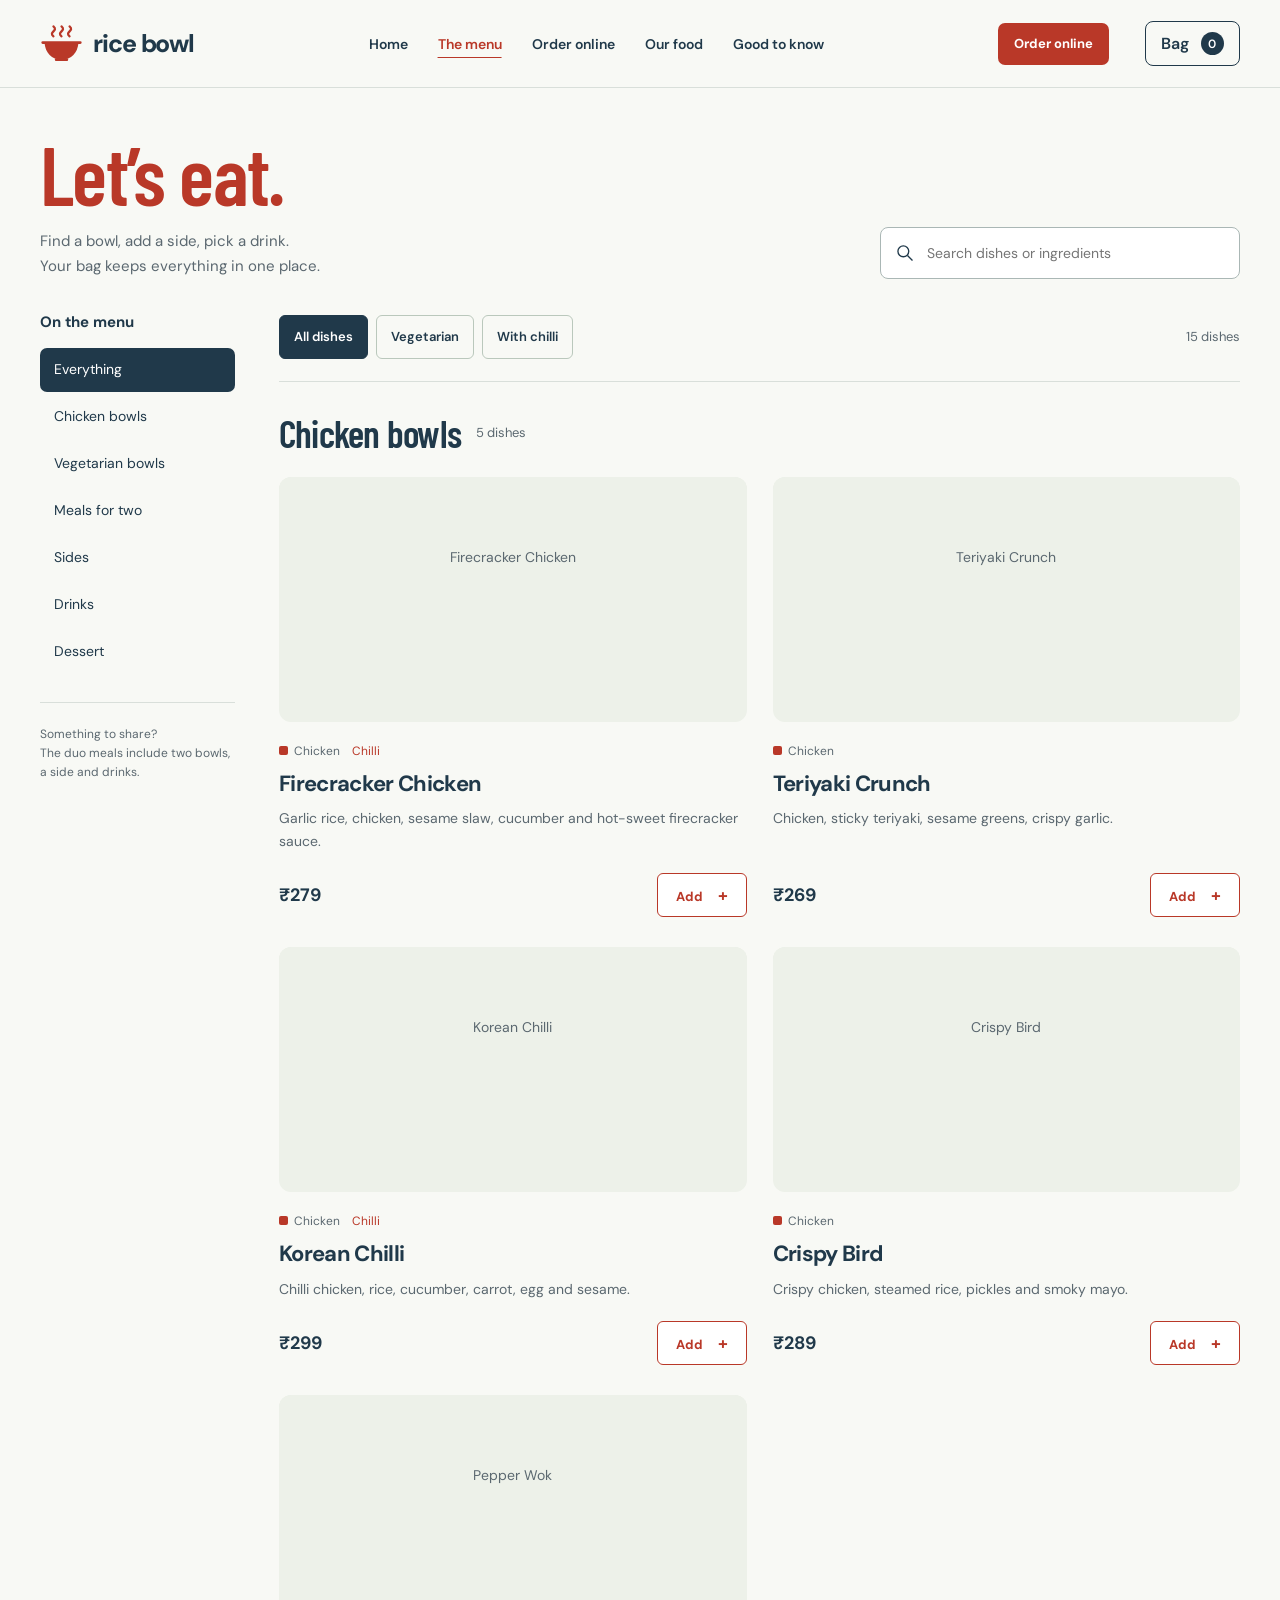
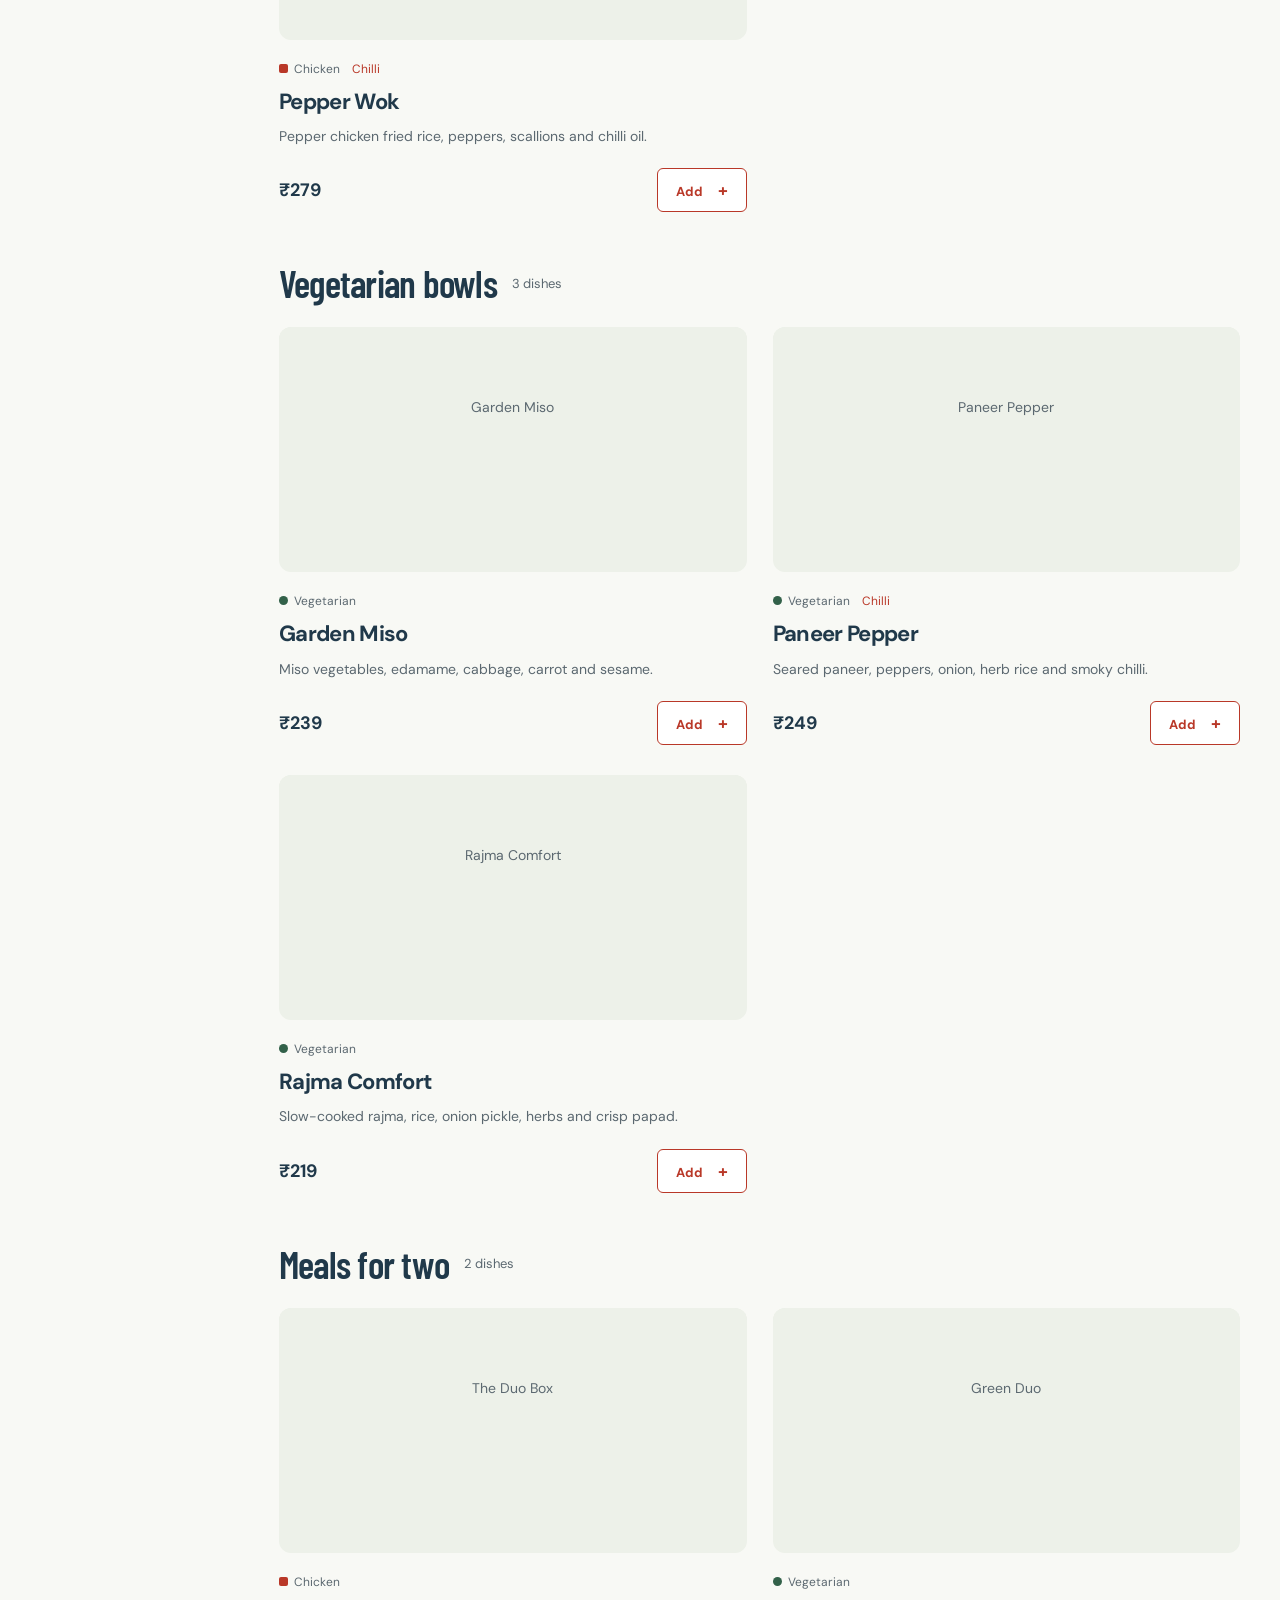
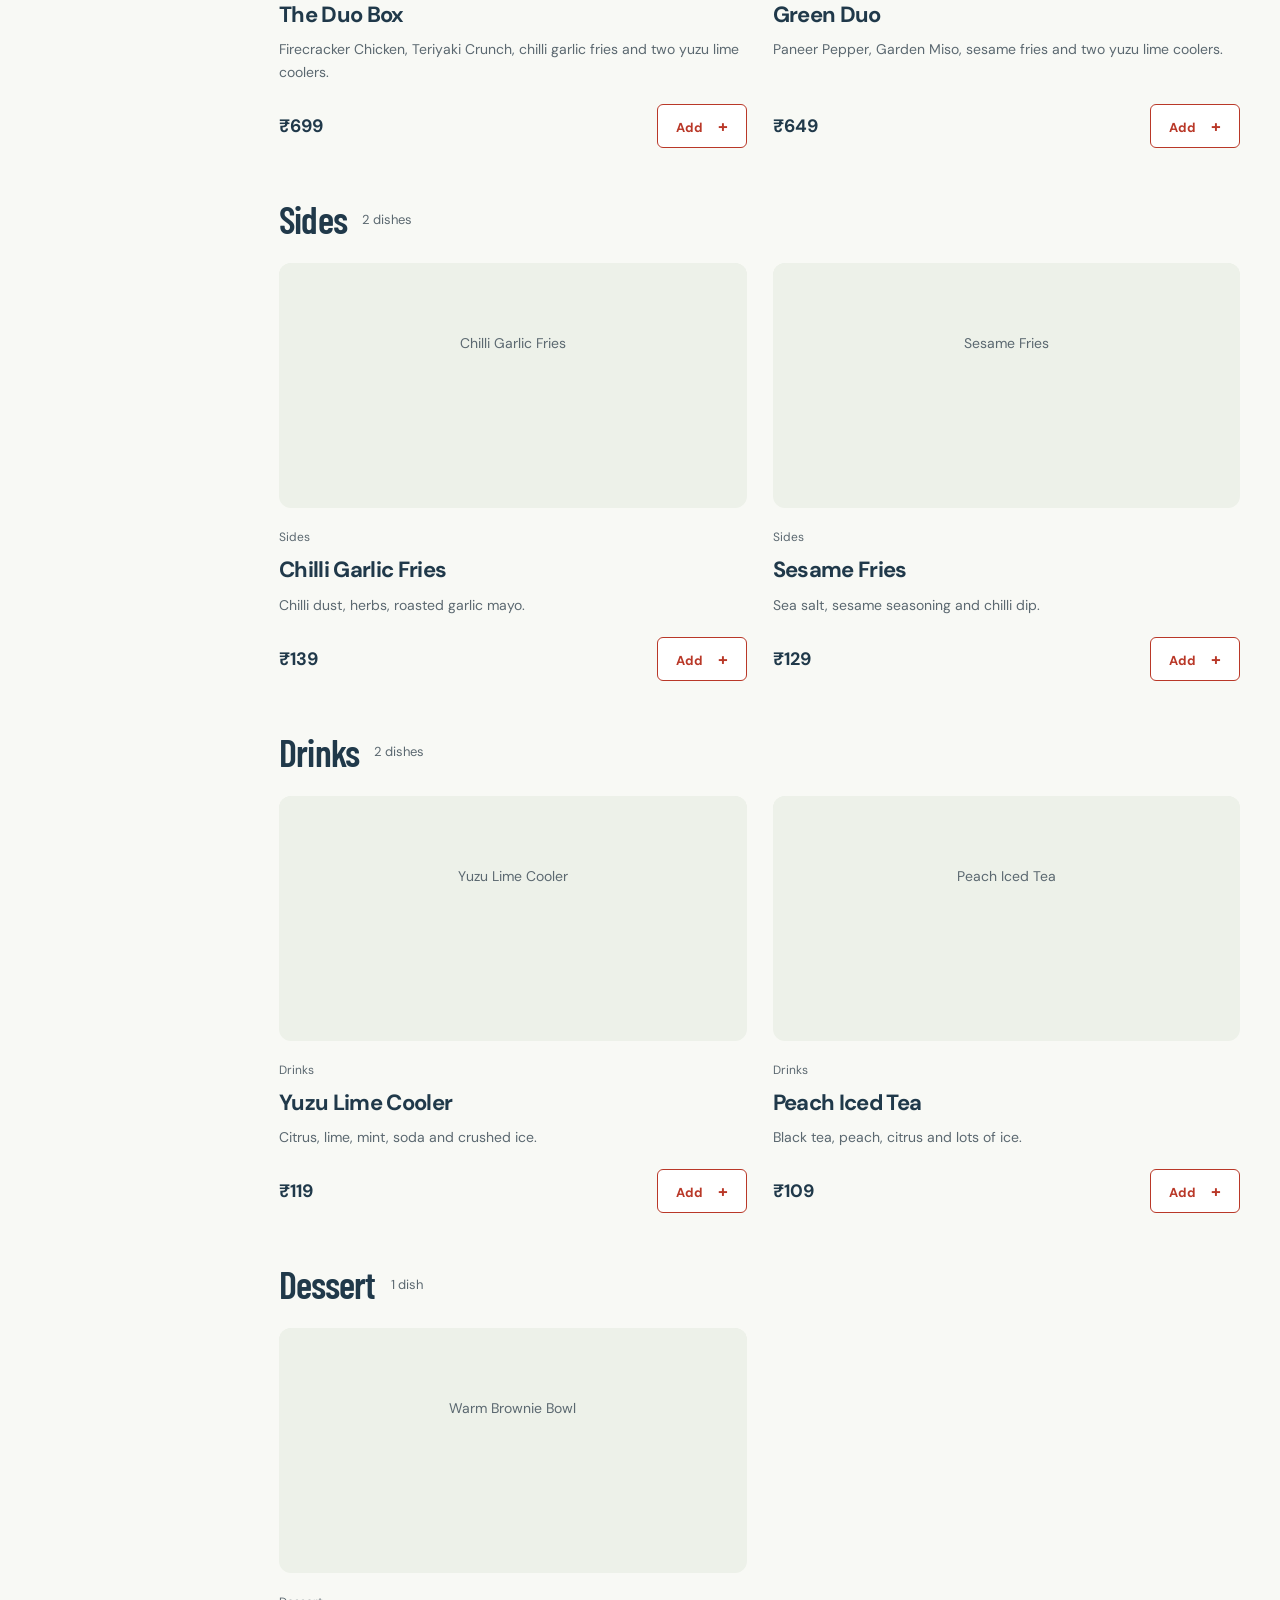
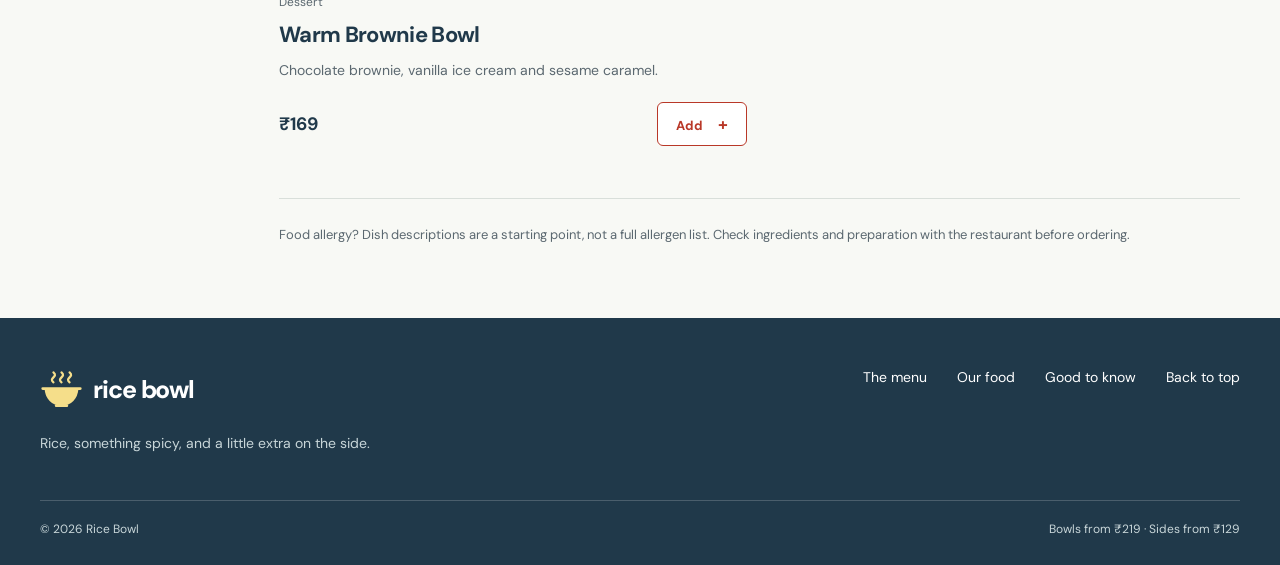
==== commit 1262f1ec: "feat: live online ordering against the CafePOS till The site is no longer a saved-bag demo: the menu" ====
--- a/menu-standalone.html
+++ b/menu-standalone.html
@@ -30,6 +30,81 @@
 @keyframes bag-enter{from{opacity:.6;transform:translateX(38px)}to{opacity:1;transform:none}}@keyframes bag-exit{from{opacity:1;transform:none}to{opacity:0;transform:translateX(24px)}}@keyframes backdrop-enter{from{background:#10263600}to{background:#10263680}}@keyframes backdrop-exit{from{background:#10263680}to{background:#10263600}}@keyframes toast-enter{from{opacity:0;transform:translate(-50%,8px)}to{opacity:1;transform:translate(-50%,0)}}
 @media(hover:hover) and (pointer:fine){.btn:hover{transform:translateY(-2px);box-shadow:0 5px 12px #92291c20}.btn:active{transform:translateY(0) scale(.97)}}
 @media(prefers-reduced-motion:reduce){html{scroll-behavior:auto}.page-loader{display:none!important}.intro-pending .hero-copy>*,.intro-pending .hero-image,.intro-pending .menu-intro>*{opacity:1}.btn:hover,.product-photo:hover img{transform:none}*,*:before,*:after{transition:none!important;animation:none!important}}
+/* Live ordering: order page, basket, checkout and order tracking. Uses the site tokens. */
+.order-shell{display:grid;grid-template-columns:minmax(0,1.5fr) minmax(320px,.85fr);gap:44px;padding-block:36px 72px;align-items:start}
+.order-head{padding-block:34px 10px}.order-head h1{font-size:72px;color:var(--red)}.order-head p{color:var(--muted);margin-top:12px;max-width:520px}
+.order-status{display:flex;flex-wrap:wrap;gap:10px;align-items:center;margin-top:18px;font-size:13px;color:var(--muted)}
+.badge{display:inline-flex;align-items:center;gap:7px;border-radius:999px;padding:6px 13px;font-size:12px;font-weight:700}
+.badge:before{content:'';width:8px;height:8px;border-radius:50%;background:currentColor}
+.badge.open{background:#e7f1ea;color:var(--green)}.badge.closed{background:#fae6e3;color:var(--red)}
+.order-nav{display:flex;gap:8px;overflow-x:auto;padding-block:14px;border-block:1px solid var(--line);margin-bottom:26px;position:sticky;top:88px;background:var(--paper);z-index:12}
+.order-nav a{padding:9px 14px;border:1px solid var(--line);border-radius:999px;font-size:13px;font-weight:600;white-space:nowrap}
+.order-nav a:hover{border-color:var(--ink)}
+.order-group{margin-bottom:40px;scroll-margin-top:170px}.order-group h2{font-size:34px;margin-bottom:18px}
+.order-items{display:grid;gap:16px}
+.order-item{display:grid;grid-template-columns:120px minmax(0,1fr);gap:18px;padding-bottom:16px;border-bottom:1px solid var(--line)}
+.order-item img{width:120px;height:110px;border-radius:10px;background:var(--pale)}
+.order-item.sold-out{opacity:.55}
+.order-item-body{display:flex;flex-direction:column;gap:6px}
+.order-item h3{font-size:19px}.order-item p{font-size:13px;color:var(--muted)}
+.order-item-foot{display:flex;align-items:center;justify-content:space-between;gap:12px;margin-top:auto}
+.order-item-foot strong{font-size:17px}
+.btn.small{min-height:42px;padding:10px 16px;font-size:13px}
+.sold-tag{font-size:12px;font-weight:700;color:var(--red);text-transform:uppercase;letter-spacing:.04em}
+.stock-note{font-size:12px;color:var(--red);font-weight:600}
+.order-side{position:sticky;top:110px;display:grid;gap:18px}
+.order-card{background:var(--white);border:1px solid var(--line);border-radius:var(--radius);padding:22px}
+.order-card h2{font-family:inherit;font-size:16px;font-weight:700;letter-spacing:0;margin-bottom:14px}
+.basket-empty{color:var(--muted);font-size:14px}
+.basket-lines{list-style:none;margin:0;padding:0;display:grid;gap:14px}
+.basket-lines li{display:grid;grid-template-columns:minmax(0,1fr) auto auto;gap:12px;align-items:center;font-size:14px}
+.basket-lines strong{font-size:14px}
+.addon-note{display:block;font-size:12px;color:var(--muted)}
+.line-price{display:block;font-size:12px;color:var(--muted)}
+.qty{display:flex;align-items:center;gap:8px}
+.qty button{width:34px;height:34px;border:1px solid var(--line);background:var(--white);border-radius:6px;font-size:17px;line-height:1}
+.qty span{min-width:18px;text-align:center;font-weight:700}
+.basket-totals{margin:16px 0 0;display:grid;gap:7px;font-size:14px}
+.basket-totals div{display:flex;justify-content:space-between;gap:12px}
+.basket-totals dt,.basket-totals dd{margin:0}.basket-totals .grand{border-top:1px solid var(--line);padding-top:9px;font-weight:700;font-size:16px}
+.tax-note,.min-note{font-size:12px;color:var(--muted);margin-top:8px}.min-note{color:var(--red);font-weight:600}
+.field{display:grid;gap:6px;margin-bottom:14px}
+.field label{font-size:13px;font-weight:600}
+.field input,.field textarea,.field select{border:1px solid #aab7b5;border-radius:8px;padding:12px;background:var(--white);min-height:46px;width:100%}
+.field input:focus,.field textarea:focus{outline:2px solid #2869af;outline-offset:2px}
+.field-row{display:grid;grid-template-columns:1fr 1fr;gap:12px}
+.choice-pill{display:inline-flex;align-items:center;gap:8px;border:1px solid var(--line);border-radius:999px;padding:10px 15px;font-size:13px;font-weight:600;cursor:pointer}
+.choice-pill:has(input:checked){background:var(--ink);color:var(--white);border-color:var(--ink)}
+.choice-row{display:flex;gap:10px;flex-wrap:wrap;margin-bottom:16px}
+.order-submit{width:100%}
+.order-error{padding:40px;border:1px dashed var(--line);border-radius:12px;text-align:center}
+.addon-dialog{border:0;border-radius:14px;padding:0;width:min(420px,calc(100% - 32px));background:var(--paper);color:var(--ink)}
+.addon-dialog::backdrop{background:#10263680}
+.addon-inner{padding:24px;display:grid;gap:14px}
+.addon-row{display:flex;align-items:center;gap:10px;border:1px solid var(--line);border-radius:10px;padding:12px;font-size:14px;cursor:pointer}
+.addon-row strong{margin-left:auto}
+.addon-row:has(input:checked){border-color:var(--red);background:#fdf1ef}
+.addon-actions{display:flex;gap:10px}.addon-actions .btn{flex:1}
+.track-wrap{padding-block:40px 80px;display:grid;place-items:start center}
+.track-card{background:var(--white);border:1px solid var(--line);border-radius:var(--radius);padding:30px;width:min(560px,100%)}
+.track-token{font-size:13px;color:var(--muted);margin-bottom:6px}
+.track-card h1{font-size:44px;color:var(--red);margin-bottom:18px}
+.track-steps{list-style:none;margin:0 0 22px;padding:0;display:grid;gap:12px}
+.track-steps li{display:flex;align-items:center;gap:12px;font-size:14px;color:var(--muted)}
+.track-steps .dot{width:14px;height:14px;border-radius:50%;border:2px solid var(--line);flex-shrink:0}
+.track-steps li.done{color:var(--ink)}.track-steps li.done .dot{background:var(--green);border-color:var(--green)}
+.track-steps li.current{color:var(--ink);font-weight:700}.track-steps li.current .dot{background:var(--red);border-color:var(--red);animation:pulse 1.4s ease-in-out infinite}
+@keyframes pulse{0%,100%{box-shadow:0 0 0 0 #b9382855}50%{box-shadow:0 0 0 7px #b9382800}}
+.track-items{list-style:none;margin:0 0 14px;padding:16px 0 0;border-top:1px solid var(--line);display:grid;gap:8px;font-size:14px}
+.track-items li{display:flex;justify-content:space-between;gap:14px}.track-items em{color:var(--muted);font-style:normal;font-size:12px}
+.track-reason{background:#fae6e3;border-radius:10px;padding:14px;font-size:14px;margin-bottom:16px}
+.pay-state{font-size:13px;font-weight:600;color:var(--green);margin-top:12px}
+.track-help{font-size:13px;color:var(--muted);margin-top:10px}
+.track-actions{display:flex;align-items:center;gap:16px;margin-top:22px;flex-wrap:wrap}
+.toast.is-error{background:var(--red)}
+.order-cta.is-closed{opacity:.6;pointer-events:none}
+@media(max-width:1000px){.order-shell{grid-template-columns:1fr;gap:26px}.order-side{position:static}}
+@media(max-width:640px){.order-head h1{font-size:56px}.order-item{grid-template-columns:96px minmax(0,1fr);gap:12px}.order-item img{width:96px;height:96px}.order-nav{top:70px}.order-group{scroll-margin-top:150px}.track-card{padding:22px}.track-card h1{font-size:36px}.field-row{grid-template-columns:1fr}}
 </style></head><body id="top" class="menu-page">
 <div class="page-loader" id="page-loader" hidden>
       <div class="loader-lockup"><svg class="loader-bowl" viewBox="0 0 220 190" fill="none" aria-hidden="true">
@@ -73,10 +148,11 @@
 <a class="skip" href="#main">Skip to content</a>
     <header class="site-header"><div class="shell header-inner">
       <a class="brand" href="index-standalone.html" aria-label="Rice Bowl home"><svg viewBox="0 0 48 48" fill="none" aria-hidden="true"><path d="M5 23h38c-1 12-8 19-19 19S6 35 5 23Z" fill="currentColor"/><path d="M3 23h42M18 42h12" stroke="currentColor" stroke-width="3" stroke-linecap="round"/><path d="M15 16c-6-5 6-6 0-11M24 16c-6-5 6-6 0-11M33 16c-6-5 6-6 0-11" stroke="currentColor" stroke-width="2.5" stroke-linecap="round"/></svg><span>rice bowl</span></a>
-      <nav class="desktop-nav" aria-label="Main navigation"><a href="index-standalone.html" data-nav="home">Home</a><a href="menu-standalone.html" data-nav="menu" aria-current=page>The menu</a><a href="index-standalone.html#story" data-nav="story">Our food</a><a href="index-standalone.html#faq" data-nav="faq">Good to know</a></nav>
+      <nav class="desktop-nav" aria-label="Main navigation"><a href="index-standalone.html" data-nav="home">Home</a><a href="menu-standalone.html" data-nav="menu" aria-current=page>The menu</a><a href="order-standalone.html" data-nav="order">Order online</a><a href="index-standalone.html#story" data-nav="story">Our food</a><a href="index-standalone.html#faq" data-nav="faq">Good to know</a></nav>
+      <a class="btn small order-cta" href="order-standalone.html" data-order-cta>Order online</a>
       <button class="bag-button" type="button" data-open-bag aria-haspopup="dialog">Bag <span class="bag-count">0</span></button>
       <button class="nav-toggle" type="button" aria-expanded="false" aria-controls="mobile-navigation" aria-label="Toggle navigation">Menu</button>
-      <nav class="mobile-nav" id="mobile-navigation" aria-label="Mobile navigation" hidden><a href="index-standalone.html" data-nav="home">Home</a><a href="menu-standalone.html" data-nav="menu" aria-current=page>The menu</a><a href="index-standalone.html#story" data-nav="story">Our food</a><a href="index-standalone.html#faq" data-nav="faq">Good to know</a></nav>
+      <nav class="mobile-nav" id="mobile-navigation" aria-label="Mobile navigation" hidden><a href="index-standalone.html" data-nav="home">Home</a><a href="menu-standalone.html" data-nav="menu" aria-current=page>The menu</a><a href="order-standalone.html" data-nav="order">Order online</a><a href="index-standalone.html#story" data-nav="story">Our food</a><a href="index-standalone.html#faq" data-nav="faq">Good to know</a></nav>
     </div></header><noscript><p class="noscript">You can browse the full menu below. Enable JavaScript to search dishes and save a bag.</p></noscript>
 <main id="main" class="shell">
   <section class="menu-intro" aria-labelledby="menu-title"><div><h1 id="menu-title">Let’s eat.</h1><p>Find a bowl, add a side, pick a drink.<br>Your bag keeps everything in one place.</p></div><label class="search-box" for="menu-search"><svg viewBox="0 0 24 24" fill="none" stroke="currentColor" stroke-width="1.6" aria-hidden="true"><circle cx="10" cy="10" r="6.5"/><path d="m15 15 6 6"/></svg><span class="sr-only">Search the menu</span><input id="menu-search" type="search" placeholder="Search dishes or ingredients" maxlength="120" autocomplete="off" aria-controls="menu-results"><button class="clear-search" type="button" aria-label="Clear search" hidden>×</button></label></section>
@@ -167,7 +243,7 @@
       <div class="bag-head"><h2 id="bag-title">Your bag</h2><button class="icon-button" type="button" data-close-bag aria-label="Close bag">×</button></div>
       <div class="bag-content"><div class="bag-empty"><h3>What looks good?</h3><p>Add a bowl or a side to start your list.</p><button class="btn" type="button" data-close-bag>Keep browsing</button></div><div class="bag-items"></div>
       <div class="saved-summary" hidden><label for="bag-summary" id="summary-label">Your saved selection</label><textarea id="bag-summary" readonly></textarea></div></div>
-      <div class="bag-footer" hidden><div class="subtotal"><span>Subtotal</span><strong class="bag-total">₹0</strong></div><button class="btn" type="button" data-copy-bag>Copy your selection</button><button class="text-link" type="button" data-download-bag>Download as a text file</button><p class="bag-notice">Online ordering is not available yet. This bag is a saved list, not a placed order.</p></div>
+      <div class="bag-footer" hidden><div class="subtotal"><span>Subtotal</span><strong class="bag-total">₹0</strong></div><a class="btn" href="order-standalone.html">Order these online</a><button class="btn secondary" type="button" data-copy-bag>Copy your selection</button><button class="text-link" type="button" data-download-bag>Download as a text file</button><p class="bag-notice">Prices and availability come live from the kitchen. Continue on the order page to place it.</p></div>
       <p class="sr-only bag-status" role="status" aria-live="polite"></p>
     </div></dialog>
     <button class="floating-bag" type="button" data-open-bag aria-haspopup="dialog" hidden><span>View your bag</span><strong class="floating-total"></strong></button>
@@ -540,4 +616,5 @@
     if(img.complete && !img.naturalWidth) fallback();
   });
 })();
-</script></body></html>
+</script>
+<script src="store-config.js"></script><script src="store.js"></script></body></html>
